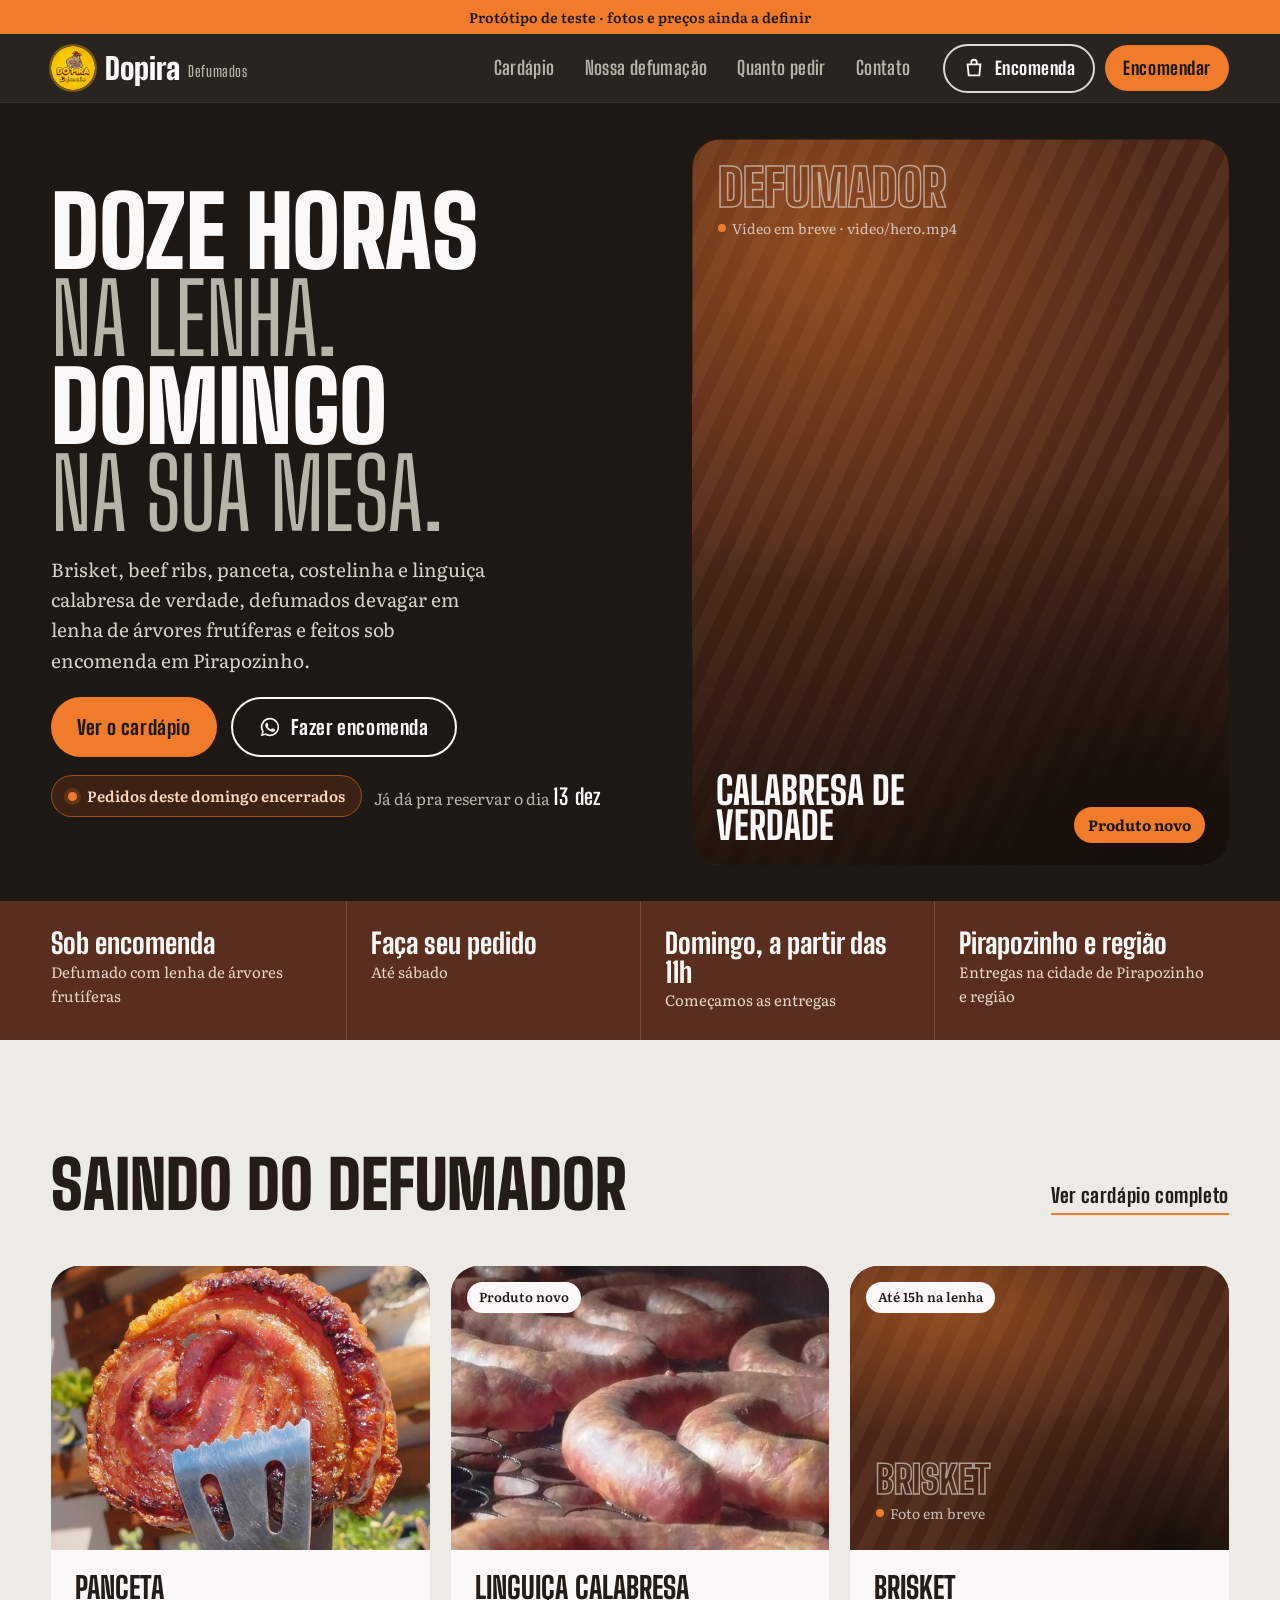
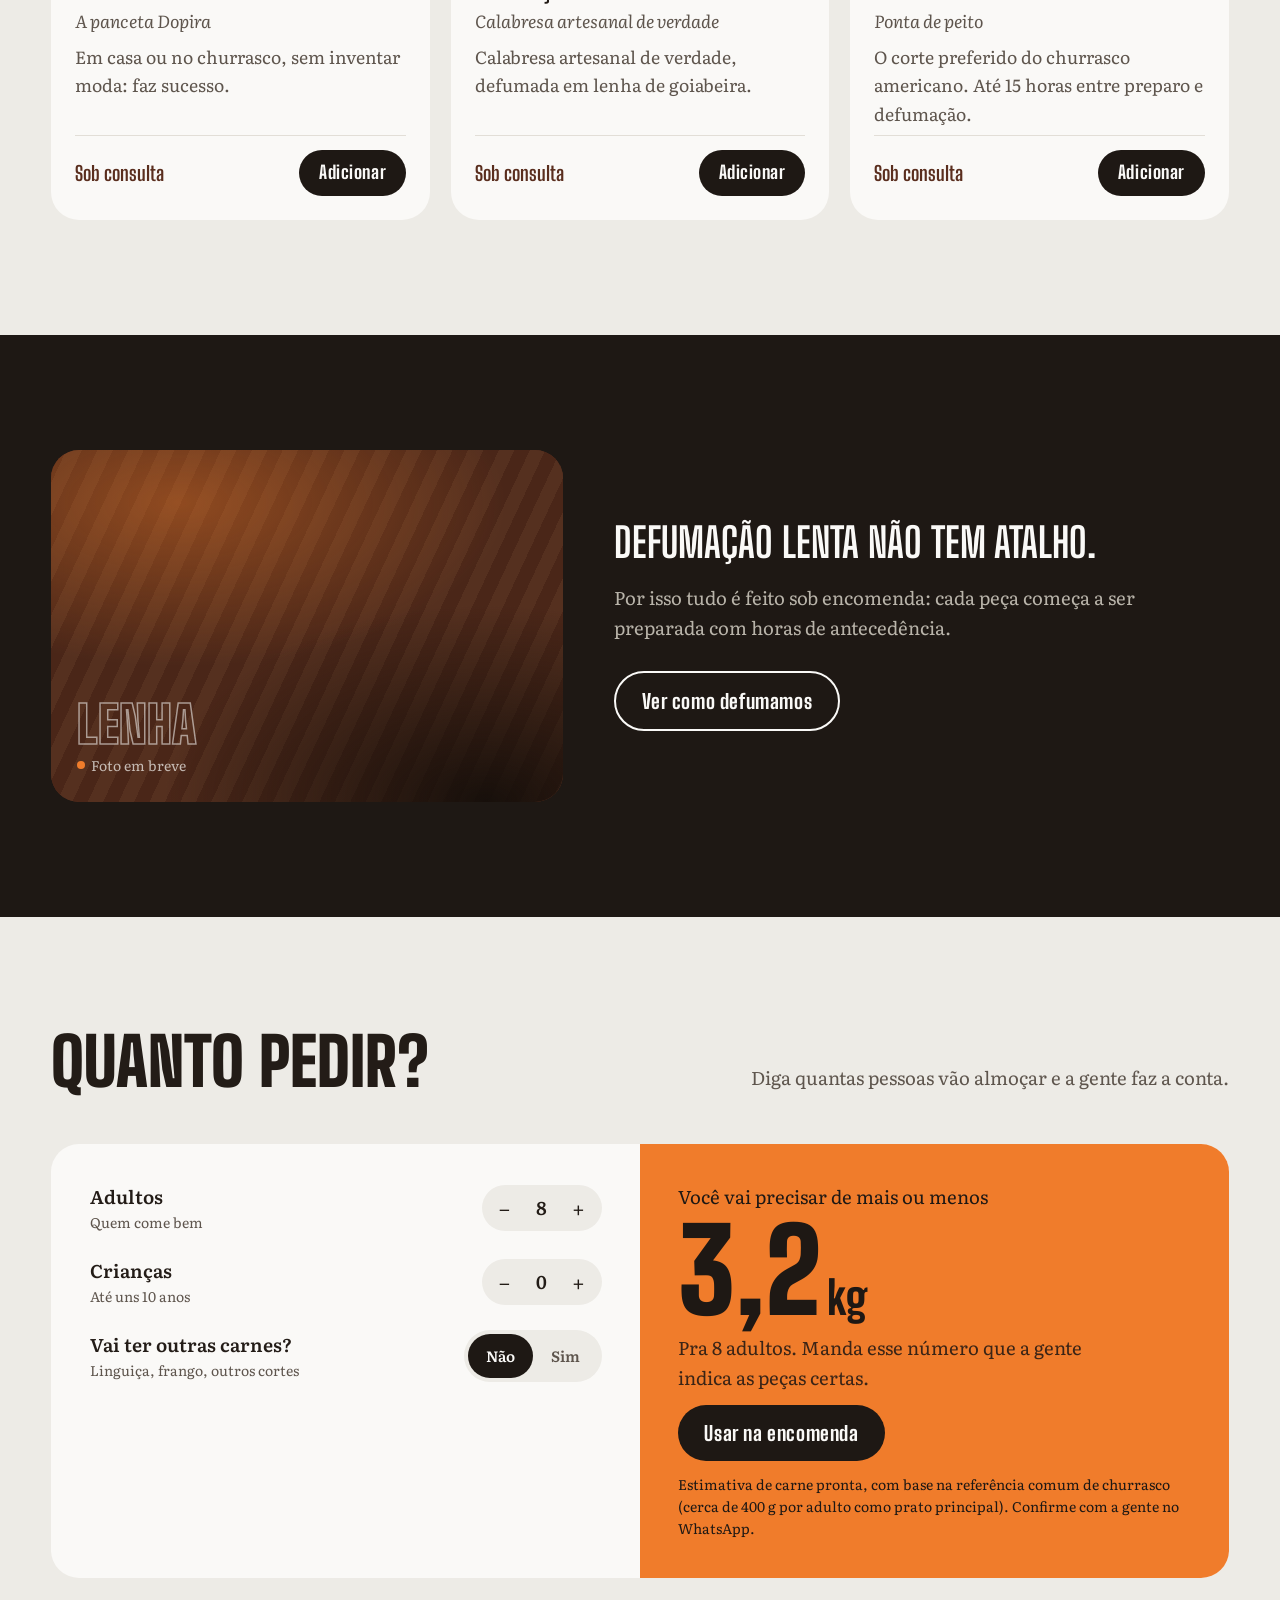
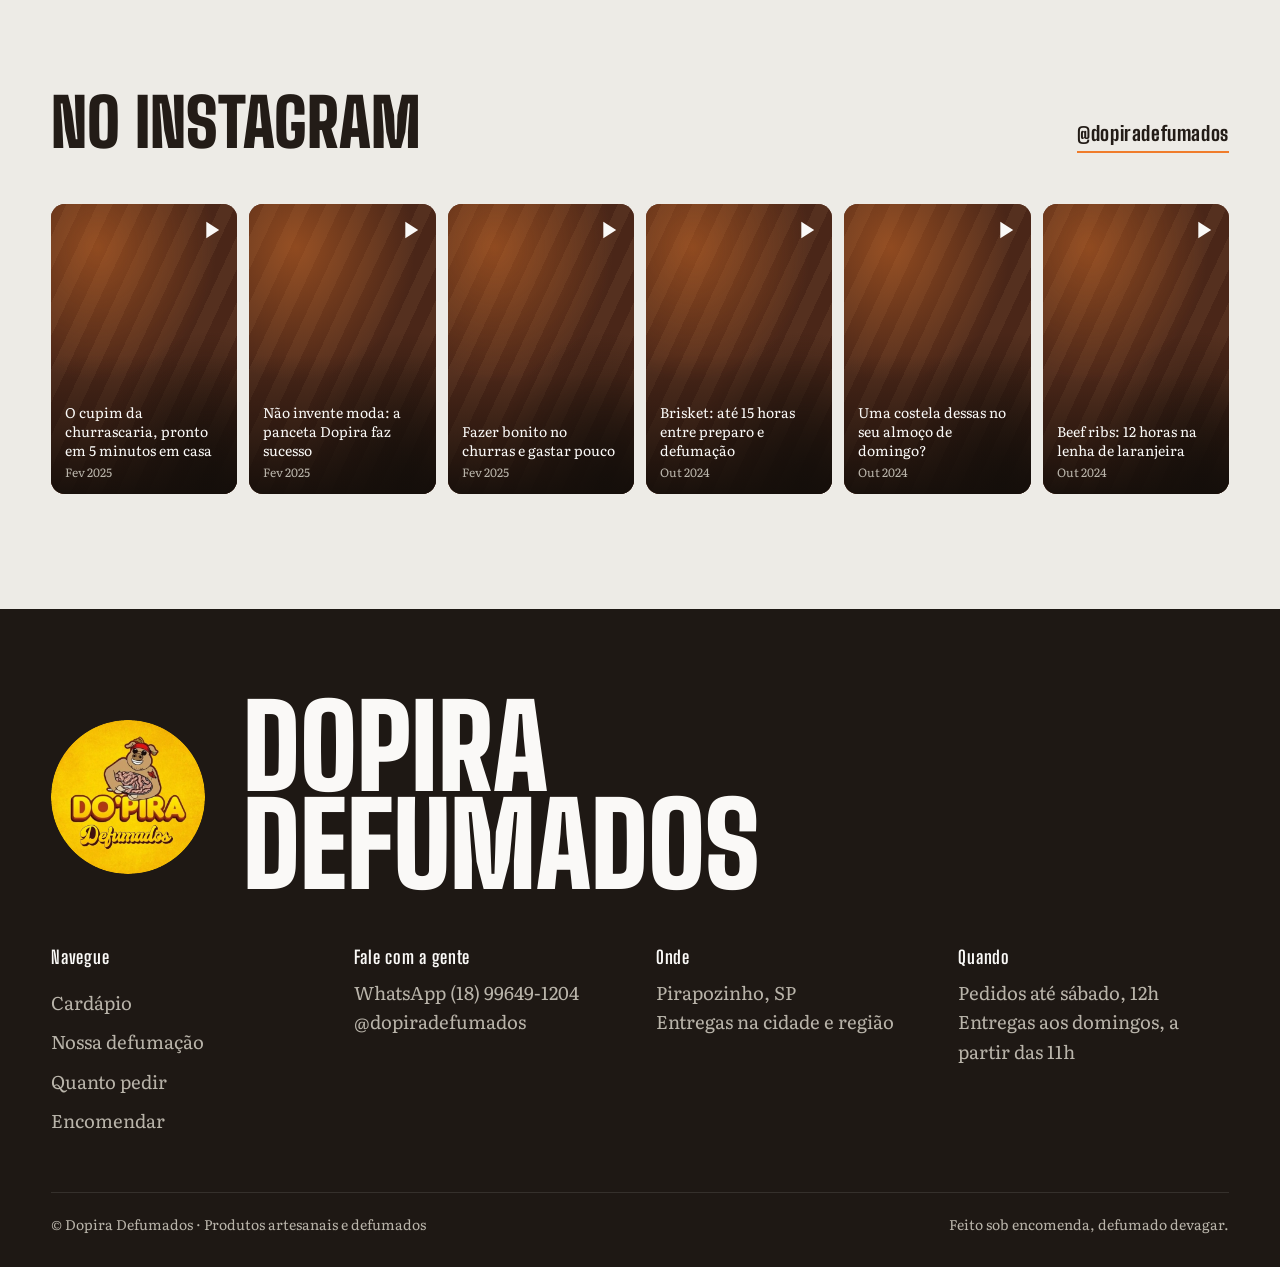
==== index.html @ f45eac39 "Publica protótipo do site da Dopira Defumados Co-Authored-By: Claude Opus 5.5 <noreply@anthropic.com" ====
<!doctype html>
<html lang="pt-BR">
<head>
<meta charset="utf-8">
<meta name="viewport" content="width=device-width, initial-scale=1, viewport-fit=cover">
<title>Dopira Defumados · Defumados artesanais em Pirapozinho</title>
<meta name="description" content="Brisket, beef ribs, panceta, costelinha e linguiça calabresa defumados em lenha de laranjeira, sob encomenda. Entrega aos domingos em Pirapozinho-SP.">
<meta name="theme-color" content="#1E1814">
<meta name="robots" content="noindex, nofollow">
<link rel="manifest" href="manifest.webmanifest">
<link rel="icon" type="image/png" sizes="32x32" href="icons/favicon-32.png">
<link rel="apple-touch-icon" href="icons/apple-touch-icon.png">
<meta name="apple-mobile-web-app-capable" content="yes">
<meta name="mobile-web-app-capable" content="yes">
<meta name="apple-mobile-web-app-status-bar-style" content="black-translucent">
<meta name="apple-mobile-web-app-title" content="Dopira">
<meta property="og:type" content="website">
<meta property="og:title" content="Dopira Defumados">
<meta property="og:description" content="Defumados artesanais em lenha de laranjeira, sob encomenda. Entrega aos domingos em Pirapozinho-SP.">
<meta property="og:image" content="img/og.jpg">
<meta property="og:locale" content="pt_BR">
<meta name="view-transition" content="same-origin">
<script type="application/ld+json">
{"@context":"https://schema.org","@type":"FoodEstablishment","name":"Dopira Defumados","description":"Produtos artesanais e defumados, sob encomenda.","telephone":"+55 18 99649-1204","address":{"@type":"PostalAddress","addressLocality":"Pirapozinho","addressRegion":"SP","addressCountry":"BR"},"servesCuisine":"Defumados / Barbecue","sameAs":["https://www.instagram.com/dopiradefumados/"]}
</script>
<style>
@font-face{font-family:"Big Shoulders Display";src:url([data-uri]) format("woff2");font-weight:100 900;font-display:swap}
@font-face{font-family:"Literata";src:url([data-uri]) format("woff2");font-weight:200 900;font-style:normal;font-display:swap}
@font-face{font-family:"Literata";src:url([data-uri]) format("woff2");font-weight:200 900;font-style:italic;font-display:swap}

:root{
  --carvao:#1E1814; --carvao-2:#2A221C; --casca:#5A2E1E; --laranjeira:#F07C2B; --laranjeira-h:#FF8F42;
  --folha:#56633F; --fumaca:#B9B4AA; --cinza:#EDEBE6; --cinza-2:#E2DED7; --papel:#FAF9F7;
  --tinta:#231C17; --tinta-2:#5E554D; --erro:#B3261E;
  --display:"Big Shoulders Display","Arial Narrow",sans-serif;
  --texto:"Literata",Georgia,serif;
  --gutter:clamp(16px,4vw,64px); --max:1440px;
  --r-s:8px; --r-m:14px; --r-l:28px;
  --topo:68px;
  --ease:cubic-bezier(.2,.7,.2,1);
}
@media (min-width:1800px){:root{--max:1640px}}
*{box-sizing:border-box;margin:0;padding:0}
html{-webkit-text-size-adjust:100%;scroll-padding-top:calc(var(--topo) + 16px)}
body{background:var(--cinza);color:var(--tinta);font-family:var(--texto);font-size:clamp(16px,.35vw + 14.6px,18.5px);line-height:1.6;overflow-x:hidden;min-height:100svh;display:flex;flex-direction:column}
body.travado{overflow:hidden}
img,video{display:block;max-width:100%}
a{color:inherit}
button,input,select,textarea{font:inherit;color:inherit}
button{cursor:pointer;border:0;background:none}
:focus-visible{outline:3px solid var(--laranjeira);outline-offset:3px;border-radius:4px}
.wrap{width:100%;max-width:var(--max);margin:0 auto;padding:0 var(--gutter)}
.sr{position:absolute;width:1px;height:1px;overflow:hidden;clip:rect(0 0 0 0);white-space:nowrap}
[hidden]{display:none!important}
.pular{position:absolute;left:16px;top:-60px;z-index:200;background:var(--laranjeira);color:var(--carvao);padding:10px 16px;border-radius:var(--r-s);font-weight:600}
.pular:focus{top:12px}

/* ---------- tipografia utilitária ---------- */
.h-mega{font-family:var(--display);font-weight:900;text-transform:uppercase;line-height:.9;letter-spacing:-.005em}
.h-sec{font-family:var(--display);font-weight:900;text-transform:uppercase;font-size:clamp(46px,5.2vw,92px);line-height:.9}
.h-card{font-family:var(--display);font-weight:800;text-transform:uppercase;line-height:1}
.lead{font-size:clamp(18px,.8vw + 12px,22px)}
.muted{color:var(--tinta-2)}

/* ---------- botões ---------- */
.btn{display:inline-flex;align-items:center;justify-content:center;gap:10px;font-family:var(--display);font-weight:800;font-size:20px;letter-spacing:.03em;text-decoration:none;border-radius:999px;padding:12px 26px;min-height:50px;transition:background .15s,color .15s,border-color .15s;white-space:nowrap}
.btn svg{width:22px;height:22px;flex:none}
.btn-1{background:var(--laranjeira);color:var(--carvao)}
.btn-1:hover{background:var(--laranjeira-h)}
.btn-2{border:2px solid currentColor}
.btn-2:hover{background:rgba(127,127,127,.12)}
.btn-escuro{background:var(--carvao);color:var(--papel)}
.btn-escuro:hover{background:var(--casca)}
.btn[aria-disabled="true"],.btn:disabled{opacity:.4;pointer-events:none}
.link-seta{display:inline-block;padding-top:12px;font-family:var(--display);font-weight:800;font-size:20px;letter-spacing:.03em;text-decoration:none;border-bottom:2px solid var(--laranjeira);padding-bottom:2px}
.link-seta:hover{color:var(--casca)}

/* ---------- faixa + topo ---------- */
.faixa{background:var(--laranjeira);color:var(--carvao);font-size:14px;text-align:center;padding:6px 16px;font-weight:600}
.topo{position:sticky;top:0;z-index:50;background:rgba(30,24,20,.94);backdrop-filter:blur(12px);-webkit-backdrop-filter:blur(12px);color:var(--papel);border-bottom:1px solid rgba(255,255,255,.08);view-transition-name:topo}
.topo .wrap{display:flex;align-items:center;gap:20px;height:var(--topo)}
.marca{font-family:var(--display);font-weight:900;font-size:30px;text-decoration:none;line-height:1;display:flex;align-items:center;gap:8px;min-height:44px}
.selo-logo{width:44px;height:44px;border-radius:50%;flex:none;margin-right:2px;box-shadow:0 0 0 2px rgba(248,197,5,.35)}
.marca small{font-weight:600;font-size:15px;color:var(--fumaca);letter-spacing:.04em;padding-top:6px}
.menu{display:flex;gap:6px;margin-left:auto;font-family:var(--display);font-weight:700;font-size:19px;letter-spacing:.02em}
.menu a{text-decoration:none;color:var(--fumaca);padding:8px 12px;border-radius:999px;position:relative;transition:color .15s}
.menu a:hover{color:var(--papel)}
.menu a[aria-current="page"]{color:var(--papel)}
.menu a[aria-current="page"]::after{content:"";position:absolute;left:12px;right:12px;bottom:2px;height:2px;background:var(--laranjeira);border-radius:2px}
.topo-acoes{display:flex;gap:10px;align-items:center}
.btn-sacola{position:relative;border:2px solid rgba(250,249,247,.85);color:var(--papel);padding:8px 18px;min-height:46px;font-size:18px}
.btn-sacola .conta{position:absolute;top:-7px;right:-7px;background:var(--laranjeira);color:var(--carvao);font-family:var(--texto);font-size:13px;font-weight:700;min-width:23px;height:23px;border-radius:12px;display:grid;place-items:center;padding:0 5px}
.btn-sacola .conta.pula{animation:pula .4s var(--ease)}
@keyframes pula{40%{transform:scale(1.35)}}
.topo .btn-1{padding:8px 18px;min-height:46px;font-size:18px}
.hamburguer{display:none;width:46px;height:46px;border-radius:50%;place-items:center}
.hamburguer span{display:block;width:22px;height:2px;background:currentColor;position:relative}
.hamburguer span::before,.hamburguer span::after{content:"";position:absolute;left:0;width:22px;height:2px;background:currentColor;transition:transform .25s var(--ease)}
.hamburguer span::before{top:-7px}.hamburguer span::after{top:7px}

/* menu celular */
.menu-cel{position:fixed;inset:0;z-index:80;background:var(--carvao);color:var(--papel);display:flex;flex-direction:column;padding:calc(var(--topo) + 24px) var(--gutter) 32px;clip-path:circle(0 at var(--cx,calc(100% - 40px)) var(--cy,34px));transition:clip-path .5s var(--ease);visibility:hidden}
.menu-cel.aberto{clip-path:circle(150% at var(--cx,calc(100% - 40px)) var(--cy,34px));visibility:visible}
.menu-cel nav{display:flex;flex-direction:column;gap:4px}
.menu-cel nav a{font-family:var(--display);font-weight:900;font-size:clamp(44px,13vw,64px);text-transform:uppercase;line-height:1.05;text-decoration:none;opacity:0;transform:translateY(16px);transition:opacity .3s,transform .4s var(--ease)}
.menu-cel.aberto nav a{opacity:1;transform:none}
.menu-cel.aberto nav a:nth-child(2){transition-delay:.04s}.menu-cel.aberto nav a:nth-child(3){transition-delay:.08s}.menu-cel.aberto nav a:nth-child(4){transition-delay:.12s}.menu-cel.aberto nav a:nth-child(5){transition-delay:.16s}
.menu-cel nav a[aria-current="page"]{color:var(--laranjeira)}
.menu-cel .rodape-menu{margin-top:auto;display:flex;flex-direction:column;gap:12px;color:var(--fumaca)}
.menu-cel .fechar-menu{position:absolute;top:calc(34px + 11px);right:var(--gutter);width:46px;height:46px;font-size:34px;line-height:1;border-radius:50%}

/* ---------- área principal + transição ---------- */
main{flex:1;display:block;view-transition-name:pagina}
main:focus{outline:none}
.entrando{animation:entra .5s var(--ease) both}
@keyframes entra{from{opacity:0;transform:translateY(18px)}}
@keyframes sai-vt{to{opacity:0;transform:translateY(-12px) scale(.995)}}
@keyframes entra-vt{from{opacity:0;transform:translateY(24px)}}
::view-transition-old(pagina){animation:sai-vt .2s ease-in both}
::view-transition-new(pagina){animation:entra-vt .5s var(--ease) .16s both}
::view-transition-old(root),::view-transition-new(root){animation:none}
::view-transition-group(foto){animation-duration:.55s;animation-timing-function:var(--ease)}
::view-transition-old(foto),::view-transition-new(foto){height:100%;object-fit:cover;overflow:clip}
/* cortina de fumaça (fallback e troca de página longa) */
.cortina{position:fixed;inset:0;z-index:90;pointer-events:none;background:var(--carvao);transform:translateY(100%)}
@media (prefers-reduced-motion:reduce){
  *,*::before,*::after{animation-duration:.001ms!important;animation-delay:0s!important;transition-duration:.001ms!important;transition-delay:0s!important}
  ::view-transition-group(*),::view-transition-old(*),::view-transition-new(*){animation:none!important}
}

/* ---------- mídia com placeholder ---------- */
.midia{position:relative;overflow:hidden;background:var(--casca);isolation:isolate}
.midia img,.midia video{position:absolute;inset:0;width:100%;height:100%;object-fit:cover;z-index:1}
.midia .ph{position:absolute;inset:0;display:flex;flex-direction:column;justify-content:flex-end;padding:clamp(16px,2vw,28px);color:rgba(250,249,247,.7);font-size:14px;
  background:
   radial-gradient(110% 80% at 25% 15%,rgba(240,124,43,.42),transparent 58%),
   radial-gradient(90% 80% at 85% 100%,rgba(20,14,10,.95),transparent 70%),
   repeating-linear-gradient(115deg,#4A2618 0 14px,#55301F 14px 28px)}
.midia .ph b{font-family:var(--display);font-weight:900;text-transform:uppercase;font-size:clamp(34px,4vw,72px);line-height:.9;color:transparent;-webkit-text-stroke:1.5px rgba(250,249,247,.55)}
.midia .ph span{margin-top:6px;display:inline-flex;align-items:center;gap:6px}
.midia .ph span::before{content:"";width:8px;height:8px;border-radius:50%;background:var(--laranjeira)}

/* ---------- prazo ---------- */
.prazo{display:flex;align-items:center;gap:12px;flex-wrap:wrap;font-size:16px;color:var(--fumaca)}
.pilula{display:inline-flex;align-items:center;gap:10px;background:rgba(86,99,63,.28);border:1px solid rgba(140,160,100,.45);color:#DDE6C8;padding:8px 16px;border-radius:999px;font-weight:600;font-size:15px}
.pilula .ponto{width:9px;height:9px;border-radius:50%;background:#A9C47A;box-shadow:0 0 0 4px rgba(169,196,122,.2)}
.pilula.fechado{background:rgba(201,86,26,.18);border-color:rgba(240,124,43,.5);color:#FFD7BC}
.pilula.fechado .ponto{background:var(--laranjeira);box-shadow:0 0 0 4px rgba(240,124,43,.2)}
.prazo strong{font-family:var(--display);font-size:22px;letter-spacing:.02em;color:var(--papel);font-variant-numeric:tabular-nums}
.claro .prazo{color:var(--tinta-2)}
.claro .prazo strong{color:var(--tinta)}
.claro .pilula{background:#E6EBDA;border-color:#C5D0AE;color:#3D4A28}
.claro .pilula.fechado{background:#FFE9DA;border-color:#F7BF97;color:#7A3410}

/* ---------- HERO (início) ---------- */
.hero{background:var(--carvao);color:var(--papel);position:relative;overflow:hidden;--hp:clamp(28px,5vh,64px)}
.hero .wrap{display:grid;grid-template-columns:minmax(0,1.1fr) minmax(0,1fr);gap:clamp(32px,4vw,80px);align-items:center;min-height:calc(100svh - var(--topo) - 34px);padding-top:var(--hp);padding-bottom:var(--hp)}
.hero h1{font-size:clamp(64px,8.4vw,160px)}
.hero h1 span{display:block}
.hero h1 .fino{font-weight:500;color:var(--fumaca)}
.hero .lead{margin-top:26px;max-width:40ch;color:#D8D3CA}
.hero .acoes{margin-top:32px;display:flex;flex-wrap:wrap;gap:14px}
.hero .prazo{margin-top:30px}
.hero .midia{height:min(calc(100svh - var(--topo) - 34px - 2*var(--hp)),900px);min-height:440px;border-radius:var(--r-l)}
.hero .midia::after{content:"";position:absolute;inset:0;z-index:2;background:linear-gradient(to top,rgba(20,14,10,.8),transparent 45%);pointer-events:none}
.hero .selo{position:absolute;left:24px;right:24px;bottom:22px;z-index:3;display:flex;justify-content:space-between;align-items:flex-end;gap:12px}
.hero .selo b{font-family:var(--display);font-weight:800;text-transform:uppercase;font-size:clamp(34px,3vw,56px);line-height:.92;max-width:12ch}
.hero .selo span.novo{align-self:flex-end;background:var(--laranjeira);color:var(--carvao);font-weight:700;border-radius:999px;padding:6px 14px;white-space:nowrap;max-width:none}
.hero .selo span{font-size:15px;color:#F4E6DA;max-width:18ch;text-align:right}
.hero .midia .ph{justify-content:flex-start}
.hero-carga h1 span{animation:linha .9s var(--ease) both}
.hero-carga h1 span:nth-child(2){animation-delay:.08s}.hero-carga h1 span:nth-child(3){animation-delay:.16s}.hero-carga h1 span:nth-child(4){animation-delay:.24s}
.hero-carga .midia{animation:revela 1.1s var(--ease) .1s both}
@keyframes linha{from{opacity:0;transform:translateY(40%)}}
@keyframes revela{from{clip-path:inset(100% 0 0 0 round var(--r-l))}to{clip-path:inset(0 0 0 0 round var(--r-l))}}
@media (min-width:1025px){.hero h1{font-size:clamp(56px,min(7.6vw,11.6vh),150px)}}
@media (max-height:920px) and (min-width:1025px){
  .hero{--hp:clamp(22px,4vh,44px)}
  .hero .lead{margin-top:16px;font-size:19px}
  .hero .acoes{margin-top:22px}
  .hero .prazo{margin-top:18px}
}

.fatos{background:var(--casca);color:var(--papel)}
.fatos ul{list-style:none;display:grid;grid-template-columns:repeat(4,minmax(0,1fr))}
.fatos li{padding:28px 24px;border-left:1px solid rgba(255,255,255,.14);display:flex;flex-direction:column;gap:2px}
.fatos li:first-child{border-left:0;padding-left:0}
.fatos b{font-family:var(--display);font-weight:800;font-size:clamp(26px,2.2vw,40px);line-height:1}
.fatos span{color:#E9D6C9;font-size:15px}

/* ---------- seções ---------- */
.secao{padding:clamp(72px,9vw,140px) 0}
.escuro{background:var(--carvao);color:var(--papel)}
.escuro .muted{color:var(--fumaca)}
.cabeca{display:flex;align-items:flex-end;justify-content:space-between;gap:24px 40px;flex-wrap:wrap;margin-bottom:clamp(32px,4vw,56px)}
.cabeca p{max-width:46ch}

/* cabeçalho de página interna */
.pag-topo{background:var(--carvao);color:var(--papel);padding:clamp(48px,7vw,104px) 0 clamp(40px,5vw,72px);position:relative;overflow:hidden}
.pag-topo h1{font-size:clamp(64px,9vw,168px)}
.pag-topo p{margin-top:18px;max-width:52ch;color:#D8D3CA}
.migalha{display:flex;gap:8px;font-size:15px;color:var(--fumaca);margin-bottom:18px;flex-wrap:wrap}
.migalha a{text-decoration:none;display:inline-block;padding:10px 0;margin:-10px 0}
.migalha a:hover{color:var(--papel)}

/* ---------- cards de produto ---------- */
.grade{display:grid;grid-template-columns:repeat(3,minmax(0,1fr));gap:clamp(16px,1.6vw,28px)}
.card{background:var(--papel);border-radius:var(--r-l);overflow:hidden;display:flex;flex-direction:column;position:relative;transition:transform .3s var(--ease),box-shadow .3s}
.card:hover{transform:translateY(-4px);box-shadow:0 18px 40px -22px rgba(30,24,20,.45)}
.card .midia{aspect-ratio:4/3}
.card .midia .ph b{font-size:clamp(36px,3vw,54px)}
.card .tag{position:absolute;top:16px;left:16px;z-index:3;background:var(--papel);color:var(--tinta);font-size:13px;font-weight:600;padding:5px 12px;border-radius:999px}
.card .corpo{padding:22px 24px 24px;display:flex;flex-direction:column;gap:8px;flex:1}
.card h3{font-size:clamp(30px,2.1vw,38px)}
.card h3 a{text-decoration:none}
.card h3 a::after{content:"";position:absolute;inset:0;z-index:4}
.card .sub{font-style:italic;color:var(--tinta-2);font-size:.95em;margin-top:-4px}
.card .desc{color:var(--tinta-2);font-size:.95em}
.card .rodape{margin-top:auto;padding-top:14px;display:flex;align-items:center;justify-content:space-between;gap:12px;border-top:1px solid var(--cinza-2);position:relative;z-index:5}
.preco{font-family:var(--display);font-weight:700;font-size:20px;color:var(--casca)}

/* seletor de quantidade */
.qtd{display:inline-flex;align-items:center;border-radius:999px;background:var(--cinza);height:46px}
.qtd button{width:46px;height:46px;border-radius:50%;font-size:22px;line-height:1;display:grid;place-items:center}
.qtd button:hover{background:rgba(0,0,0,.07)}
.qtd output{min-width:28px;text-align:center;font-weight:600;font-variant-numeric:tabular-nums}
.escuro .qtd{background:rgba(255,255,255,.1)}
.escuro .qtd button:hover{background:rgba(255,255,255,.12)}
.add{background:var(--carvao);color:var(--papel);font-family:var(--display);font-weight:800;font-size:18px;letter-spacing:.03em;border-radius:999px;padding:0 20px;height:46px;display:inline-flex;align-items:center;gap:8px}
.add:hover{background:var(--casca)}

/* filtros */
.filtros{display:flex;gap:10px;flex-wrap:wrap;margin-bottom:32px}
.chip{border:1.5px solid #CFC9BF;border-radius:999px;padding:9px 18px;min-height:44px;font-size:15px;font-weight:600;color:var(--tinta-2);transition:all .15s}
.chip:hover{border-color:var(--tinta)}
.chip[aria-pressed="true"]{background:var(--carvao);border-color:var(--carvao);color:var(--papel)}
.grade .card{animation:entra .45s var(--ease) both}

/* ---------- página de produto ---------- */
.produto{display:grid;grid-template-columns:minmax(0,1.15fr) minmax(0,1fr);gap:clamp(28px,4vw,80px);align-items:start;padding-top:clamp(28px,4vw,56px);padding-bottom:clamp(64px,8vw,120px)}
.galeria{position:sticky;top:calc(var(--topo) + 24px);display:flex;flex-direction:column;gap:12px}
.produto .midia{aspect-ratio:4/4.2;border-radius:var(--r-l)}
.miniaturas{display:flex;gap:10px}
.mini-foto{width:84px;height:84px;border-radius:12px;overflow:hidden;padding:0;border:2px solid transparent;opacity:.7;transition:opacity .15s,border-color .15s}
.mini-foto img{width:100%;height:100%;object-fit:cover}
.mini-foto:hover{opacity:1}
.mini-foto[aria-pressed="true"]{border-color:var(--laranjeira);opacity:1}
.produto .midia .ph b{font-size:clamp(56px,7vw,128px)}
.produto .info{padding-top:clamp(0px,1vw,16px)}
.produto h1{font-size:clamp(64px,7vw,128px)}
.produto .sub{font-style:italic;color:var(--tinta-2);font-size:1.15em;margin-top:6px}
.produto .desc{margin-top:22px;max-width:52ch}
.destaques{list-style:none;margin-top:26px;display:flex;flex-direction:column;gap:10px}
.destaques li{display:flex;flex-direction:column;gap:2px;padding:14px 18px 14px 20px;background:var(--carvao);color:var(--papel);border-radius:var(--r-m);border-left:5px solid var(--laranjeira)}
.destaques b{font-family:var(--display);font-weight:800;font-size:22px;text-transform:uppercase;line-height:1.1;color:#F8C505}
.destaques span{font-size:15px;color:#DDD7CD}
.ficha{list-style:none;margin-top:32px;display:grid;grid-template-columns:repeat(2,minmax(0,1fr));gap:2px;border-radius:var(--r-m);overflow:hidden}
.ficha li{background:var(--papel);padding:18px 20px;display:flex;flex-direction:column;gap:2px}
.ficha li span{font-size:14px;color:var(--tinta-2)}
.ficha li b{font-family:var(--display);font-weight:800;font-size:24px;line-height:1.1;text-transform:uppercase}
.comprar{margin-top:32px;display:flex;flex-wrap:wrap;gap:14px;align-items:center;padding:20px;background:var(--papel);border-radius:var(--r-m)}
.comprar .preco{font-size:24px;margin-right:auto}
.comprar .add{height:50px;font-size:20px;padding:0 26px}
.comprar .qtd{height:50px}
.dica{margin-top:20px;font-size:15px;color:var(--tinta-2)}
.vizinhos{display:flex;justify-content:space-between;gap:16px;margin-top:40px;padding-top:24px;border-top:1px solid #D6D1C8}
.vizinhos a{text-decoration:none;display:flex;flex-direction:column;gap:2px;font-size:14px;color:var(--tinta-2)}
.vizinhos a b{font-family:var(--display);font-weight:800;font-size:24px;color:var(--tinta);text-transform:uppercase}
.vizinhos a:last-child{text-align:right}
.vizinhos a:hover b{color:var(--casca)}

/* ---------- processo ---------- */
.linha-tempo{list-style:none;display:grid;grid-template-columns:repeat(4,minmax(0,1fr));position:relative}
.linha-tempo::before{content:"";position:absolute;left:0;right:0;top:27px;height:2px;background:linear-gradient(90deg,var(--laranjeira),rgba(240,124,43,.15))}
.linha-tempo li{position:relative;padding-right:28px}
.linha-tempo .hora{position:relative;z-index:1;display:inline-flex;align-items:center;justify-content:center;height:56px;padding:0 20px;border-radius:999px;background:var(--carvao);border:2px solid var(--laranjeira);font-family:var(--display);font-weight:800;font-size:24px;color:var(--laranjeira)}
.linha-tempo h3{margin-top:24px;font-size:30px}
.linha-tempo p{margin-top:10px;color:#CFC9BF;max-width:30ch}
.lenha{display:grid;grid-template-columns:minmax(0,1fr) minmax(0,1.2fr);gap:clamp(28px,4vw,72px);align-items:center}
.lenha .midia{aspect-ratio:16/11;border-radius:var(--r-l)}
.lenha blockquote{font-family:var(--display);font-weight:700;font-size:clamp(34px,3.2vw,58px);line-height:1.02;text-transform:uppercase}
.lenha blockquote + p{margin-top:20px;max-width:48ch}

/* ---------- calculadora ---------- */
.calc{display:grid;grid-template-columns:minmax(0,1fr) minmax(0,1fr);gap:0;border-radius:var(--r-l);overflow:hidden;background:var(--papel)}
.calc .entradas{padding:clamp(24px,3vw,48px);display:flex;flex-direction:column;gap:22px}
.calc .linha{display:flex;align-items:center;justify-content:space-between;gap:16px;flex-wrap:wrap}
.calc .linha label,.calc .linha .rot{font-weight:600}
.calc .linha small{display:block;font-weight:400;color:var(--tinta-2);font-size:14px}
.troca{display:inline-flex;background:var(--cinza);border-radius:999px;padding:4px}
.troca button{padding:8px 18px;border-radius:999px;font-weight:600;font-size:15px;min-height:44px;color:var(--tinta-2)}
.troca button[aria-pressed="true"]{background:var(--carvao);color:var(--papel)}
.calc .saida{background:var(--laranjeira);color:var(--carvao);padding:clamp(24px,3vw,48px);display:flex;flex-direction:column;gap:12px}
.calc .saida .num{font-family:var(--display);font-weight:900;font-size:clamp(80px,9vw,150px);line-height:.85;font-variant-numeric:tabular-nums}
.calc .saida .num small{font-size:.4em;font-weight:800;margin-left:6px}
.calc .saida p{max-width:40ch;color:#3A2416}
.calc .saida .nota{font-size:14px;margin-top:auto}
.calc .saida .btn{align-self:flex-start}

/* ---------- instagram ---------- */
.insta{display:grid;grid-template-columns:repeat(6,minmax(0,1fr));gap:12px}
.insta a{position:relative;text-decoration:none;border-radius:var(--r-m);overflow:hidden;aspect-ratio:9/14;display:block;color:var(--papel)}
.insta .midia{position:absolute;inset:0}
.insta .midia .ph b,.insta .midia .ph span{display:none}
.insta .legenda{position:absolute;inset:auto 0 0 0;z-index:3;padding:14px;font-size:14px;line-height:1.35;background:linear-gradient(to top,rgba(20,14,10,.92),transparent);padding-top:48px}
.insta .data{display:block;font-size:12px;color:var(--fumaca);margin-top:4px}
.insta a:hover .legenda{color:#FFD7BC}
.insta .play{position:absolute;top:12px;right:12px;z-index:3;width:28px;height:28px}

/* ---------- passos (como pedir) ---------- */
.passos{list-style:none;display:grid;grid-template-columns:repeat(3,minmax(0,1fr));gap:clamp(16px,1.6vw,28px)}
.passo{background:var(--papel);border-radius:var(--r-l);padding:clamp(24px,2.4vw,40px);display:flex;flex-direction:column;gap:12px}
.passo .n{font-family:var(--display);font-weight:900;font-size:64px;line-height:.8;color:var(--laranjeira)}
.passo h3{font-size:30px}
.passo p{color:var(--tinta-2)}

/* ---------- faq ---------- */
.faq{max-width:920px}
.faq details{border-top:1px solid #D6D1C8}
.faq details:last-child{border-bottom:1px solid #D6D1C8}
.faq summary{list-style:none;cursor:pointer;display:flex;justify-content:space-between;align-items:center;gap:20px;padding:22px 0;font-family:var(--display);font-weight:800;font-size:clamp(24px,1.8vw,30px);text-transform:uppercase;line-height:1.1}
.faq summary::-webkit-details-marker{display:none}
.faq summary::after{content:"+";font-size:34px;color:var(--laranjeira);transition:transform .25s var(--ease);flex:none}
.faq details[open] summary::after{transform:rotate(45deg)}
.faq details p{padding:0 0 24px;color:var(--tinta-2);max-width:62ch}
.faq details[open] p{animation:entra .35s var(--ease)}

/* ---------- encomenda (checkout) ---------- */
.checkout{display:grid;grid-template-columns:minmax(0,1.5fr) minmax(320px,1fr);gap:clamp(24px,3vw,56px);align-items:start;padding-top:clamp(32px,4vw,56px);padding-bottom:clamp(64px,8vw,120px)}
.etapas{list-style:none;display:flex;gap:8px;margin-bottom:28px;counter-reset:e}
.etapas li{flex:1;display:flex;flex-direction:column;gap:8px;font-size:14px;color:var(--tinta-2);font-weight:600}
.etapas li::before{content:"";height:4px;border-radius:4px;background:var(--cinza-2);transition:background .3s}
.etapas li[data-estado="feito"]::before,.etapas li[data-estado="atual"]::before{background:var(--laranjeira)}
.etapas li[data-estado="atual"]{color:var(--tinta)}
.painel{background:var(--papel);border-radius:var(--r-l);padding:clamp(22px,3vw,44px)}
.painel h2{font-family:var(--display);font-weight:900;text-transform:uppercase;font-size:clamp(36px,3vw,52px);line-height:.95;margin-bottom:6px}
.painel > p.muted{margin-bottom:24px}
.painel .nav-etapa{display:flex;justify-content:space-between;gap:12px;margin-top:32px;flex-wrap:wrap}
.etapa{animation:entra .4s var(--ease)}
.lista-itens{list-style:none;display:flex;flex-direction:column;gap:10px}
.lista-itens li{display:flex;align-items:center;gap:16px;padding:12px;background:var(--cinza);border-radius:var(--r-m)}
.lista-itens .mini{width:64px;height:64px;border-radius:10px;flex:none}
.lista-itens .mini .ph{padding:0}
.lista-itens .mini .ph b,.lista-itens .mini .ph span{display:none}
.lista-itens .nome{flex:1;min-width:0}
.lista-itens .nome b{display:block;font-family:var(--display);font-weight:800;font-size:22px;text-transform:uppercase;line-height:1}
.lista-itens .nome small{color:var(--tinta-2)}
.lista-itens .qtd{background:var(--papel)}
.remover{width:44px;height:44px;border-radius:50%;color:var(--tinta-2);font-size:20px;display:grid;place-items:center}
.remover:hover{background:var(--cinza-2);color:var(--erro)}
.vazio{padding:32px;border:1.5px dashed #CFC9BF;border-radius:var(--r-m);text-align:center;color:var(--tinta-2);display:flex;flex-direction:column;align-items:center;gap:16px}
.domingos{display:grid;grid-template-columns:repeat(4,minmax(0,1fr));gap:10px}
.dom{border:1.5px solid #D6D1C8;border-radius:var(--r-m);padding:14px 10px;text-align:center;display:flex;flex-direction:column;gap:2px;background:#fff;min-height:44px}
.dom b{font-family:var(--display);font-weight:900;font-size:34px;line-height:1}
.dom span{font-size:13px;color:var(--tinta-2)}
.dom:hover:not(:disabled){border-color:var(--tinta)}
.dom[aria-checked="true"]{border-color:var(--laranjeira);background:#FFF3EA;box-shadow:0 0 0 2px var(--laranjeira) inset}
.dom:disabled{opacity:.45;cursor:not-allowed;text-decoration:line-through}
.campos{display:grid;gap:18px}
.campo{display:flex;flex-direction:column;gap:6px}
.campo label,.campo .rot{font-weight:600;font-size:15px}
.campo input,.campo textarea,.campo select{font-size:16px;padding:12px 14px;border:1.5px solid #D6D1C8;border-radius:var(--r-s);background:#fff;width:100%}
.campo input:focus,.campo textarea:focus,.campo select:focus{outline:none;border-color:var(--laranjeira);box-shadow:0 0 0 3px rgba(240,124,43,.2)}
.campo .erro{color:var(--erro);font-size:14px}
.campo[data-invalido] input{border-color:var(--erro)}
.dois{display:grid;grid-template-columns:1fr 1fr;gap:18px}
.opcoes{display:grid;grid-template-columns:1fr 1fr;gap:10px}
.opcao{display:flex;align-items:flex-start;gap:12px;padding:16px;border:1.5px solid #D6D1C8;border-radius:var(--r-m);cursor:pointer;background:#fff}
.opcao input{accent-color:var(--laranjeira);width:18px;height:18px;margin-top:4px;flex:none}
.opcao b{display:block;font-family:var(--display);font-weight:800;font-size:22px;text-transform:uppercase;line-height:1.1}
.opcao small{color:var(--tinta-2);font-size:14px}
.opcao:has(input:checked){border-color:var(--laranjeira);background:#FFF3EA}
.resumo{position:sticky;top:calc(var(--topo) + 24px);background:var(--carvao);color:var(--papel);border-radius:var(--r-l);padding:clamp(22px,2.4vw,36px);display:flex;flex-direction:column;gap:16px}
.resumo h2{font-family:var(--display);font-weight:900;font-size:34px;text-transform:uppercase;line-height:1}
.resumo ul{list-style:none;display:flex;flex-direction:column;gap:8px}
.resumo li{display:flex;justify-content:space-between;gap:12px;font-size:16px}
.resumo li b{font-family:var(--display);font-weight:800;font-size:20px;color:var(--laranjeira)}
.resumo dl{display:grid;grid-template-columns:auto 1fr;gap:6px 14px;font-size:15px;padding-top:14px;border-top:1px solid rgba(255,255,255,.12)}
.resumo dt{color:var(--fumaca)}
.resumo .preview{background:rgba(255,255,255,.06);border-radius:var(--r-m);padding:14px;font-size:14px;white-space:pre-wrap;color:#DDD7CD;max-height:220px;overflow:auto}
.resumo .prazo{font-size:15px}
.resumo .muted,.claro .resumo .muted{color:var(--fumaca)}
.claro .resumo .prazo{color:var(--fumaca)}
.claro .resumo .prazo strong{color:var(--papel)}
.claro .resumo .pilula{background:rgba(86,99,63,.28);border-color:rgba(140,160,100,.45);color:#DDE6C8}
.claro .resumo .pilula.fechado{background:rgba(201,86,26,.18);border-color:rgba(240,124,43,.5);color:#FFD7BC}

/* ---------- contato ---------- */
.contato{display:grid;grid-template-columns:minmax(0,1fr) minmax(0,1fr);gap:clamp(24px,3vw,56px);align-items:start}
.canais{list-style:none;display:flex;flex-direction:column;gap:12px}
.canal{display:flex;align-items:center;gap:18px;background:var(--papel);border-radius:var(--r-m);padding:20px 22px;text-decoration:none;transition:background .15s}
.canal:hover{background:#fff}
.canal .ic{width:52px;height:52px;border-radius:50%;background:var(--carvao);color:var(--papel);display:grid;place-items:center;flex:none}
.canal .ic svg{width:24px;height:24px}
.canal b{display:block;font-family:var(--display);font-weight:800;font-size:26px;line-height:1.05}
.canal span{color:var(--tinta-2);font-size:15px}

/* ---------- rodapé ---------- */
.rodape-site{background:var(--carvao);color:var(--fumaca);padding:clamp(64px,7vw,110px) 0 32px;view-transition-name:rodape}
.rodape-site .grande{font-family:var(--display);font-weight:900;color:var(--papel);font-size:clamp(56px,9vw,180px);line-height:.85;text-transform:uppercase}
.rodape-marca{display:flex;align-items:center;gap:clamp(20px,3vw,48px);flex-wrap:wrap}
.rodape-marca img{width:clamp(110px,12vw,180px);height:auto;border-radius:50%}
.rodape-site .colunas{margin-top:48px;display:grid;grid-template-columns:repeat(4,minmax(0,1fr));gap:32px}
.rodape-site h4{font-family:var(--display);font-weight:700;font-size:18px;color:var(--papel);letter-spacing:.04em;margin-bottom:6px}
.rodape-site a{text-decoration:none;display:inline-block;padding:11px 0;margin:-11px 0}
.rodape-site a:hover{color:var(--papel)}
.rodape-site nav{display:flex;flex-direction:column;gap:10px}
.rodape-site .fim{margin-top:56px;padding-top:20px;border-top:1px solid rgba(255,255,255,.1);font-size:14px;display:flex;justify-content:space-between;gap:16px;flex-wrap:wrap}

/* ---------- gaveta + barra + toast ---------- */
.veu{position:fixed;inset:0;background:rgba(15,10,7,.55);z-index:60;opacity:0;pointer-events:none;transition:opacity .25s}
.veu.aberto{opacity:1;pointer-events:auto}
.gaveta{position:fixed;top:0;right:0;bottom:0;width:min(440px,100%);background:var(--papel);z-index:70;transform:translateX(100%);visibility:hidden;transition:transform .35s var(--ease),visibility 0s .35s;display:flex;flex-direction:column}
.gaveta.aberta{transform:none;visibility:visible;transition:transform .35s var(--ease)}
.gaveta header{display:flex;align-items:center;justify-content:space-between;padding:18px 24px;border-bottom:1px solid var(--cinza-2)}
.gaveta header h2{font-family:var(--display);font-weight:900;font-size:32px;text-transform:uppercase;line-height:1}
.x{width:46px;height:46px;border-radius:50%;font-size:28px;display:grid;place-items:center}
.x:hover{background:var(--cinza)}
.gaveta .miolo{flex:1;overflow-y:auto;padding:20px 24px}
.gaveta footer{padding:16px 24px 24px;border-top:1px solid var(--cinza-2);display:flex;flex-direction:column;gap:10px}
.gaveta footer .btn{width:100%}

.barra-cel{display:none}
.toast span{overflow:hidden;text-overflow:ellipsis;white-space:nowrap;min-width:0}
.toast{position:fixed;left:50%;bottom:24px;z-index:95;transform:translate(-50%,140%);background:var(--carvao);color:var(--papel);padding:12px 14px 12px 20px;border-radius:999px;display:flex;align-items:center;gap:16px;box-shadow:0 12px 30px rgba(0,0,0,.3);transition:transform .35s var(--ease);font-size:15px;max-width:calc(100% - 32px)}
.toast{visibility:hidden}
.toast.mostra{transform:translate(-50%,0);visibility:visible}
.toast a{font-family:var(--display);font-weight:800;color:var(--laranjeira);text-decoration:none;font-size:18px;padding:6px 10px;white-space:nowrap}

/* ======================================================
   RESPONSIVO
   ====================================================== */
@media (max-width:1180px){
  .menu{display:none}
  .hamburguer{display:grid}
  .topo .wrap{gap:12px}
  .topo-acoes{margin-left:auto}
  .insta{grid-template-columns:repeat(3,minmax(0,1fr))}
}
@media (max-width:1024px){
  .hero .wrap{grid-template-columns:1fr;min-height:0}
  .hero .midia{height:auto;min-height:0;aspect-ratio:16/11}
  .fatos ul{grid-template-columns:repeat(2,minmax(0,1fr))}
  .fatos li:nth-child(3){border-left:0;padding-left:0}
  .grade{grid-template-columns:repeat(2,minmax(0,1fr))}
  .produto{grid-template-columns:1fr}
  .galeria{position:relative;top:0}
  .produto .midia{aspect-ratio:16/11}
  .linha-tempo{grid-template-columns:repeat(2,minmax(0,1fr));gap:48px 0}
  .linha-tempo::before{display:none}
  .lenha,.calc,.contato{grid-template-columns:1fr}
  .passos{grid-template-columns:1fr 1fr}
  .passos li:last-child{grid-column:1 / -1}
  .checkout{grid-template-columns:1fr}
  .resumo{position:relative;top:0}
  .rodape-site .colunas{grid-template-columns:1fr 1fr}
}
@media (max-width:640px){
  :root{--topo:60px}
  .marca{font-size:26px}
  .marca small{display:none}
  .topo .btn-1,.btn-sacola .txt{display:none}
  .btn-sacola{padding:0;width:46px;justify-content:center}
  .hero .wrap{padding-top:28px;padding-bottom:36px;gap:28px}
  .hero h1{font-size:clamp(52px,16vw,76px)}
  .hero .acoes .btn{flex:1 1 100%}
  .hero .midia{aspect-ratio:4/4.4;border-radius:var(--r-m)}
  .hero-carga .midia{animation-name:revela-m}
  @keyframes revela-m{from{clip-path:inset(100% 0 0 0 round var(--r-m))}to{clip-path:inset(0 0 0 0 round var(--r-m))}}
  .fatos li{padding:18px 14px}
  .fatos li:nth-child(odd){padding-left:0;border-left:0}
  .grade{grid-template-columns:1fr;gap:16px}
  .card,.passo{border-radius:var(--r-m)}
  .linha-tempo{grid-template-columns:1fr;gap:32px}
  .linha-tempo li{padding-right:0;padding-left:24px;border-left:2px solid rgba(240,124,43,.4)}
  .linha-tempo h3{margin-top:14px}
  .passos{grid-template-columns:1fr}
  .passo .n{font-size:52px}
  .insta{grid-template-columns:repeat(2,minmax(0,1fr))}
  .insta li:nth-child(n+5){display:none}
  .ficha{grid-template-columns:1fr 1fr}
  .ficha li b{font-size:20px}
  .comprar .preco{flex:1 1 100%}
  .comprar .add{flex:1}
  .domingos{grid-template-columns:repeat(2,minmax(0,1fr))}
  .dois,.opcoes{grid-template-columns:1fr}
  .lista-itens li{flex-wrap:wrap}
  .lista-itens .nome{flex:1 1 calc(100% - 80px)}
  .lista-itens .qtd{margin-left:80px}
  .painel .nav-etapa .btn{flex:1 1 100%}
  .rodape-site .colunas{grid-template-columns:1fr}
  .calc .saida .btn{align-self:stretch}
  .barra-cel{display:flex;position:fixed;left:12px;right:12px;bottom:calc(12px + env(safe-area-inset-bottom));z-index:55;background:var(--carvao);color:var(--papel);border-radius:999px;padding:8px 8px 8px 22px;align-items:center;justify-content:space-between;gap:12px;box-shadow:0 14px 34px rgba(0,0,0,.35);transform:translateY(160%);transition:transform .35s var(--ease)}
  .barra-cel{visibility:hidden}
  .barra-cel.mostra{transform:none;visibility:visible}
  .barra-cel span{font-size:15px}
  .barra-cel .btn{min-height:46px;padding:8px 20px;font-size:18px}
  body.tem-barra .rodape-site{padding-bottom:110px}
  .toast{bottom:calc(84px + env(safe-area-inset-bottom))}
}
</style>
</head>
<body>
<a class="pular" href="#/" onclick="event.preventDefault();document.getElementById('conteudo').focus()">Pular para o conteúdo</a>
<div class="faixa" role="note">Protótipo de teste · fotos e preços ainda a definir</div>

<header class="topo">
  <div class="wrap">
    <a class="marca" href="#/" aria-label="Dopira Defumados, página inicial"><img class="selo-logo" src="img/logo.png" alt="" width="44" height="44">Dopira <small>Defumados</small></a>
    <nav class="menu" aria-label="Principal">
      <a href="#/cardapio" data-nav="cardapio">Cardápio</a>
      <a href="#/defumacao" data-nav="defumacao">Nossa defumação</a>
      <a href="#/quanto-pedir" data-nav="quanto-pedir">Quanto pedir</a>
      <a href="#/contato" data-nav="contato">Contato</a>
    </nav>
    <div class="topo-acoes">
      <button class="btn btn-sacola" id="abrirGaveta" aria-controls="gaveta" aria-expanded="false">
        <svg viewBox="0 0 24 24" fill="none" stroke="currentColor" stroke-width="2" aria-hidden="true"><path d="M5 8h14l-1.2 12H6.2L5 8Z"/><path d="M9 8V6a3 3 0 0 1 6 0v2"/></svg>
        <span class="txt">Encomenda</span>
        <span class="conta" id="conta" hidden>0</span>
        <span class="sr" id="contaSr"></span>
      </button>
      <a class="btn btn-1" href="#/encomendar">Encomendar</a>
      <button class="hamburguer" id="abrirMenu" aria-controls="menuCel" aria-expanded="false" aria-label="Abrir menu"><span></span></button>
    </div>
  </div>
</header>

<div class="menu-cel" id="menuCel" role="dialog" aria-modal="true" aria-label="Menu" aria-hidden="true">
  <button class="fechar-menu" id="fecharMenu" aria-label="Fechar menu">×</button>
  <nav aria-label="Menu">
    <a href="#/" data-nav="inicio">Início</a>
    <a href="#/cardapio" data-nav="cardapio">Cardápio</a>
    <a href="#/defumacao" data-nav="defumacao">Nossa defumação</a>
    <a href="#/quanto-pedir" data-nav="quanto-pedir">Quanto pedir</a>
    <a href="#/contato" data-nav="contato">Contato</a>
  </nav>
  <div class="rodape-menu">
    <a class="btn btn-1" href="#/encomendar">Fazer encomenda</a>
    <span>Pedidos até sábado, 12h · Entregas no domingo</span>
  </div>
</div>

<main id="conteudo" tabindex="-1"></main>

<footer class="rodape-site">
  <div class="wrap">
    <div class="rodape-marca"><img src="img/logo.png" alt="Logo da Dopira Defumados" width="180" height="180" loading="lazy"><p class="grande">Dopira<br>Defumados</p></div>
    <div class="colunas">
      <nav aria-label="Rodapé"><h4>Navegue</h4><a href="#/cardapio">Cardápio</a><a href="#/defumacao">Nossa defumação</a><a href="#/quanto-pedir">Quanto pedir</a><a href="#/encomendar">Encomendar</a></nav>
      <div><h4>Fale com a gente</h4><a href="https://wa.me/5518996491204" target="_blank" rel="noopener">WhatsApp (18) 99649-1204</a><br><a href="https://www.instagram.com/dopiradefumados/" target="_blank" rel="noopener">@dopiradefumados</a></div>
      <div><h4>Onde</h4>Pirapozinho, SP<br>Entregas na cidade e região</div>
      <div><h4>Quando</h4>Pedidos até sábado, 12h<br>Entregas aos domingos, a partir das 11h</div>
    </div>
    <div class="fim"><span>© Dopira Defumados · Produtos artesanais e defumados</span><span>Feito sob encomenda, defumado devagar.</span></div>
  </div>
</footer>

<!-- gaveta -->
<div class="veu" id="veu"></div>
<aside class="gaveta" id="gaveta" role="dialog" aria-modal="true" aria-labelledby="t-gaveta" aria-hidden="true" inert>
  <header><h2 id="t-gaveta">Sua encomenda</h2><button class="x" id="fecharGaveta" aria-label="Fechar">×</button></header>
  <div class="miolo" id="gavetaMiolo"></div>
  <footer>
    <a class="btn btn-1" href="#/encomendar" id="gavetaIr">Continuar encomenda</a>
    <span class="muted" style="font-size:14px;text-align:center">Você revisa tudo antes de mandar pelo WhatsApp.</span>
  </footer>
</aside>

<div class="barra-cel" id="barraCel" aria-hidden="true">
  <span id="barraTxt">1 item na encomenda</span>
  <a class="btn btn-1" href="#/encomendar" tabindex="-1">Encomendar</a>
</div>

<div class="toast" id="toast" role="status" aria-live="polite"><span id="toastTxt"></span><a href="#/encomendar">Ver</a></div>

<script>
(() => {
'use strict';
const ZAP = '5518996491204';
const IG = 'https://www.instagram.com/dopiradefumados/';
const $ = (s, el = document) => el.querySelector(s);
const $$ = (s, el = document) => [...el.querySelectorAll(s)];
const esc = s => String(s).replace(/[&<>"']/g, c => ({'&':'&amp;','<':'&lt;','>':'&gt;','"':'&quot;',"'":'&#39;'}[c]));
const reduz = matchMedia('(prefers-reduced-motion: reduce)');

/* ================= DADOS ================= */
const PRODUTOS = [
  { id:'brisket', nome:'Brisket', sub:'Ponta de peito', tag:'Até 15h na lenha', cats:['almoco'],
    curta:'O corte preferido do churrasco americano. Até 15 horas entre preparo e defumação.',
    longa:'O brisket é o corte preferido do churrasco americano: sabor intenso e uma maciez difícil de descrever. Entre o preparo e a defumação na lenha de laranjeira são até 15 horas até ele sair com a casca escura por fora e suculento por dentro.',
    ficha:[['Na lenha','até 15h'],['Lenha','Laranjeira'],['Pedidos até','Sábado, 12h'],['Ideal para','Almoço de domingo']],
    dica:'Por ser um corte bem trabalhoso, aceitamos pedidos de brisket até sábado ao meio-dia.',
    combina:['panceta','cupim'] },
  { id:'beef-ribs', nome:'Beef ribs', sub:'Costela bovina defumada desossada', tag:'12h na lenha', cats:['almoco'],
    curta:'Costela bovina desossada, 12 horas na lenha de laranjeira.',
    longa:'É a costela bovina defumada e desossada, feita em lenha de árvore frutífera: no nosso caso, laranjeira. São 12 horas de defumação. Nesse processo os líquidos saem da carne e voltam pra dentro, levando o tempero junto, o que garante maciez e suculência.',
    ficha:[['Na lenha','12 horas'],['Lenha','Laranjeira'],['Corte','Desossada'],['Entrega','Domingo, 11h']],
    dica:'Feita só sob encomenda. Reserve a sua até sábado ao meio-dia.',
    combina:['brisket','panceta'] },
  { id:'cupim', nome:'Cupim', sub:'Aquele da churrascaria, em casa', tag:'Pronto em 5 min', cats:['rapido'],
    curta:'Já vem defumado. Em casa, fica pronto em 5 minutos.',
    longa:'Sabe aquele cupim que você só come na churrascaria? Agora dá pra saborear em casa. Ele já vem defumado e o melhor de tudo: fica pronto em cinco minutos.',
    ficha:[['Em casa','5 minutos'],['Chega','Já defumado'],['Ideal para','Dia a dia'],['Lenha','Laranjeira']],
    dica:'Ótimo pra ter no freezer e resolver um almoço rápido.',
    combina:['panceta','kit'] },
  { id:'panceta', nome:'Panceta', sub:'A panceta Dopira', tag:'', cats:['churrasco','rapido'], fotos:['img/panceta.jpg','img/panceta-2.jpg'],
    curta:'Em casa ou no churrasco, sem inventar moda: faz sucesso.',
    longa:'Não seja como o Lobo Mau, não invente moda: em casa ou no churrasco, a panceta Dopira faz sucesso. Defumada na lenha de laranjeira, pronta pra virar o destaque da mesa.',
    ficha:[['Serve em','Casa ou churras'],['Lenha','Laranjeira'],['Ideal para','Petisco'],['Pedido','Sob encomenda']],
    dica:'Combina com qualquer churrasco: é só levar pra grelha e servir.',
    combina:['cupim','kit'] },
  { id:'costela', nome:'Costela', sub:'Pro almoço de domingo', tag:'Almoço de domingo', cats:['almoco'],
    curta:'A costela dos nossos vídeos, pra servir a família toda no domingo.',
    longa:'A costela que aparece nos nossos vídeos, defumada devagar pra servir a família inteira no almoço de domingo. Peça pelo WhatsApp e reserve a sua.',
    ficha:[['Ideal para','Família'],['Lenha','Laranjeira'],['Entrega','Domingo, 11h'],['Pedido','Sob encomenda']],
    dica:'Confirme o tamanho da peça com a gente pelo WhatsApp.',
    combina:['brisket','panceta'] },
  { id:'linguica', nome:'Linguiça calabresa', sub:'Calabresa artesanal de verdade', tag:'Produto novo', cats:['churrasco','rapido'], fotos:['img/linguica.jpg','img/linguica-arte.jpg'],
    curta:'Calabresa artesanal de verdade, defumada em lenha de goiabeira.',
    longa:'Calabresa artesanal é outro nível. Feita com cortes selecionados de carne suína e defumada em lenha de goiabeira, sem conservantes artificiais: só ingredientes naturais e temperos na medida certa. Textura suculenta e aquele sabor inconfundível que só a artesanal tem.',
    destaques:[['Carne de qualidade','Cortes selecionados de carne suína, com mais sabor e melhor textura.'],['Defumada em lenha de goiabeira','Processo artesanal que garante aroma e sabor únicos.'],['Sem conservantes artificiais','Apenas ingredientes naturais e temperos selecionados.'],['Sabor de verdade','Temperos na medida certa e textura suculenta.']],
    ficha:[['Carne','Suína selecionada'],['Lenha','Goiabeira'],['Conservantes','Sem artificiais'],['Pedido','Sob encomenda']],
    dica:'Confirme com a gente pelo WhatsApp como ela é vendida (peça ou kg).',
    combina:['panceta','costelinha'] },
  { id:'costelinha', nome:'Costelinha defumada', sub:'Defumada na lenha de laranjeira', tag:'', cats:['almoco','churrasco'],
    curta:'Costelinha defumada devagar na lenha de laranjeira.',
    longa:'Costelinha defumada devagar na lenha de laranjeira, com o mesmo cuidado dos nossos cortes grandes. Peça pelo WhatsApp e reserve a sua pro fim de semana.',
    ficha:[['Lenha','Laranjeira'],['Ideal para','Almoço ou churras'],['Entrega','Domingo, 11h'],['Pedido','Sob encomenda']],
    dica:'Confirme o tamanho e a forma de venda com a gente pelo WhatsApp.',
    combina:['linguica','panceta'] },
  { id:'kit', nome:'Kit churrasco', sub:'Fazer bonito gastando pouco', tag:'', cats:['churrasco'], fotos:['img/kit.jpg'],
    curta:'Uma seleção de defumados pro churras do fim de semana.',
    longa:'Quer fazer bonito no churrasco do fim de semana e ainda gastar pouco? O kit reúne uma seleção dos nossos defumados. Pergunte as opções da semana.',
    ficha:[['Ideal para','Churrasco'],['Conteúdo','Varia na semana'],['Lenha','Laranjeira'],['Pedido','Sob encomenda']],
    dica:'O conteúdo do kit muda conforme a semana. A gente te conta as opções no WhatsApp.',
    combina:['panceta','cupim'] },
];
const P = Object.fromEntries(PRODUTOS.map(p => [p.id, p]));
const foto = p => (p.fotos && p.fotos[0]) || `img/${p.id}.jpg`;
const tem = (o, k) => typeof k === 'string' && Object.prototype.hasOwnProperty.call(o, k);
const CATS = [['todos','Todos'],['almoco','Almoço de domingo'],['rapido','Pronto rapidinho'],['churrasco','Pro churrasco']];
const POSTS = [
  { url:'https://www.instagram.com/dopiradefumados/reel/DGV6xWzRiAD/', txt:'O cupim da churrascaria, pronto em 5 minutos em casa', data:'Fev 2025', ph:'Cupim' },
  { url:'https://www.instagram.com/dopiradefumados/reel/DF-dfl6R6Y7/', txt:'Não invente moda: a panceta Dopira faz sucesso', data:'Fev 2025', ph:'Panceta' },
  { url:'https://www.instagram.com/dopiradefumados/reel/DF0Vy-hxrzF/', txt:'Fazer bonito no churras e gastar pouco', data:'Fev 2025', ph:'Churras' },
  { url:'https://www.instagram.com/dopiradefumados/reel/DBOkPM8OSk7/', txt:'Brisket: até 15 horas entre preparo e defumação', data:'Out 2024', ph:'Brisket' },
  { url:'https://www.instagram.com/dopiradefumados/reel/DBHMRDKuFHY/', txt:'Uma costela dessas no seu almoço de domingo?', data:'Out 2024', ph:'Costela' },
  { url:'https://www.instagram.com/dopiradefumados/reel/DA8fSpYOjVc/', txt:'Beef ribs: 12 horas na lenha de laranjeira', data:'Out 2024', ph:'Beef ribs' },
];

/* ================= ESTADO (salvo no navegador) ================= */
const LS = 'dopira-encomenda-v2';
let E = { itens:{}, domingo:null, modo:'Entrega', endereco:'', referencia:'', nome:'', telefone:'', obs:'', etapa:1 };
try { const s = JSON.parse(localStorage.getItem(LS) || 'null'); if (s && typeof s === 'object') E = { ...E, ...s }; } catch (e) {}
if (!E.itens || typeof E.itens !== 'object') E.itens = {};
Object.keys(E.itens).forEach(k => { if (!tem(P, k) || !(E.itens[k] > 0)) delete E.itens[k]; });
if (![1,2,3].includes(E.etapa)) E.etapa = 1;
const salvar = () => { try { localStorage.setItem(LS, JSON.stringify(E)); } catch (e) {} };
const totalItens = () => Object.values(E.itens).reduce((a, b) => a + b, 0);

/* ================= DATAS / PRAZO ================= */
const DIAS = ['dom','seg','ter','qua','qui','sex','sáb'];
const MESES = ['jan','fev','mar','abr','mai','jun','jul','ago','set','out','nov','dez'];
function proximosDomingos(n = 4){
  const agora = new Date(); const d = new Date(agora); d.setHours(12,0,0,0);
  d.setDate(d.getDate() + ((7 - d.getDay()) % 7));
  const out = [];
  for (let i = 0; i < n; i++){
    const dom = new Date(d); dom.setDate(d.getDate() + 7*i);
    const limite = new Date(dom); limite.setDate(dom.getDate() - 1); limite.setHours(12,0,0,0);
    out.push({ iso: dom.toISOString().slice(0,10), dia: dom.getDate(), mes: MESES[dom.getMonth()], fechado: agora >= limite, limite });
  }
  return out;
}
function fmtDur(ms){
  const m = Math.max(0, Math.floor(ms/60000)), d = Math.floor(m/1440), h = Math.floor((m%1440)/60), mi = m%60;
  if (d > 0) return `${d}d ${h}h`;
  if (h > 0) return `${h}h ${String(mi).padStart(2,'0')}min`;
  return `${mi}min`;
}
function fmtDomingo(iso){ const [y,m,d] = iso.split('-').map(Number); return `domingo, ${String(d).padStart(2,'0')}/${String(m).padStart(2,'0')}`; }
function prazoHTML(){
  const ds = proximosDomingos(2); const aberto = ds.find(x => !x.fechado);
  const deste = !ds[0].fechado;
  return `<div class="prazo" data-prazo>
    <span class="pilula ${deste ? '' : 'fechado'}"><span class="ponto"></span>${deste ? 'Pedidos abertos para domingo' : 'Pedidos deste domingo encerrados'}</span>
    <span>${deste ? `Fecham em <strong>${fmtDur(aberto.limite - new Date())}</strong>` : `Já dá pra reservar o dia <strong>${aberto.dia} ${aberto.mes}</strong>`}</span>
  </div>`;
}
setInterval(() => $$('[data-prazo]').forEach(el => { el.outerHTML = prazoHTML(); }), 30000);

/* ================= COMPONENTES ================= */
const ICON_ZAP = '<svg viewBox="0 0 24 24" fill="currentColor" aria-hidden="true"><path d="M12 2a10 10 0 0 0-8.6 15.1L2 22l5-1.3A10 10 0 1 0 12 2Zm0 18.2a8.2 8.2 0 0 1-4.2-1.2l-.3-.2-3 .8.8-2.9-.2-.3A8.2 8.2 0 1 1 12 20.2Zm4.5-6.1c-.2-.1-1.5-.7-1.7-.8-.2-.1-.4-.1-.6.1l-.8 1c-.1.2-.3.2-.5.1a6.7 6.7 0 0 1-3.3-2.9c-.3-.4.2-.4.7-1.4.1-.2 0-.3 0-.5l-.8-1.8c-.2-.5-.4-.4-.6-.4h-.5a1 1 0 0 0-.7.3 3 3 0 0 0-.9 2.2 5.2 5.2 0 0 0 1.1 2.7 11.8 11.8 0 0 0 4.5 4c1.7.7 2.3.8 3.2.6a2.7 2.7 0 0 0 1.8-1.2 2.2 2.2 0 0 0 .1-1.3c0-.1-.2-.2-.4-.3Z"/></svg>';
const ICON_IG = '<svg viewBox="0 0 24 24" fill="none" stroke="currentColor" stroke-width="2" aria-hidden="true"><rect x="3" y="3" width="18" height="18" rx="5"/><circle cx="12" cy="12" r="4"/><circle cx="17.5" cy="6.5" r="1" fill="currentColor"/></svg>';
const ICON_PIN = '<svg viewBox="0 0 24 24" fill="none" stroke="currentColor" stroke-width="2" aria-hidden="true"><path d="M12 22s7-6.2 7-12a7 7 0 1 0-14 0c0 5.8 7 12 7 12Z"/><circle cx="12" cy="10" r="2.5"/></svg>';
const ICON_PLAY = '<svg class="play" viewBox="0 0 24 24" fill="currentColor" aria-hidden="true"><path d="M8 5v14l11-7z"/></svg>';

function midia(src, rotulo, extra = '', vt = ''){
  return `<div class="midia ${extra}" ${vt ? `data-vt="${vt}"` : ''}>
    <div class="ph" aria-hidden="true"><b>${esc(rotulo)}</b><span>Foto em breve</span></div>
    ${src ? `<img src="${src}" alt="" loading="lazy" decoding="async" onerror="this.remove()">` : ''}
  </div>`;
}
function qtdCtrl(id, q, rotulo){
  return `<div class="qtd" role="group" aria-label="Quantidade de ${esc(rotulo)}"><button type="button" data-acao="menos" data-id="${id}" aria-label="Diminuir">−</button><output aria-live="polite">${q}</output><button type="button" data-acao="mais" data-id="${id}" aria-label="Aumentar">+</button></div>`;
}
function ctrlCompra(id){
  const q = E.itens[id] || 0;
  return q ? qtdCtrl(id, q, P[id].nome) : `<button class="add" type="button" data-acao="add" data-id="${id}">Adicionar</button>`;
}
function card(p){
  return `<article class="card" data-cats="${p.cats.join(' ')}">
    ${p.tag ? `<span class="tag">${esc(p.tag)}</span>` : ''}
    ${midia(foto(p), p.nome, '', p.id)}
    <div class="corpo">
      <h3 class="h-card"><a href="#/produto/${p.id}">${esc(p.nome)}</a></h3>
      <p class="sub">${esc(p.sub)}</p>
      <p class="desc">${esc(p.curta)}</p>
      <div class="rodape"><span class="preco">Sob consulta</span><span data-ctrl="${p.id}">${ctrlCompra(p.id)}</span></div>
    </div>
  </article>`;
}

/* ================= PÁGINAS ================= */
const PAG = {};

PAG.inicio = () => ({ titulo:"Dopira Defumados · Defumados artesanais em Pirapozinho", html:`
  <section class="hero hero-carga" aria-labelledby="t-hero">
    <div class="wrap">
      <div>
        <h1 class="h-mega" id="t-hero"><span>Doze horas</span><span class="fino">na lenha.</span><span>Domingo</span><span class="fino">na sua mesa.</span></h1>
        <p class="lead">Brisket, beef ribs, panceta, costelinha e linguiça calabresa de verdade, defumados devagar em lenha de árvores frutíferas e feitos sob encomenda em Pirapozinho.</p>
        <div class="acoes"><a class="btn btn-1" href="#/cardapio">Ver o cardápio</a><a class="btn btn-2" href="#/encomendar">${ICON_ZAP} Fazer encomenda</a></div>
        ${prazoHTML()}
      </div>
      <figure class="midia" aria-label="Vídeo da linguiça calabresa no defumador">
        <div class="ph" aria-hidden="true"><b>Defumador</b><span>Vídeo em breve · video/hero.mp4</span></div>
        <video autoplay muted loop playsinline preload="metadata" poster="img/hero.jpg" onerror="this.remove()"><source src="video/hero.mp4" type="video/mp4" onerror="this.parentElement.remove()"></video>
        <figcaption class="selo"><b>Calabresa de verdade</b><span class="novo">Produto novo</span></figcaption>
      </figure>
    </div>
  </section>
  <div class="fatos"><div class="wrap"><ul>
    <li><b>Sob encomenda</b><span>Defumado com lenha de árvores frutíferas</span></li>
    <li><b>Faça seu pedido</b><span>Até sábado</span></li>
    <li><b>Domingo, a partir das 11h</b><span>Começamos as entregas</span></li>
    <li><b>Pirapozinho e região</b><span>Entregas na cidade de Pirapozinho e região</span></li>
  </ul></div></div>

  <section class="secao" aria-labelledby="t-destaques">
    <div class="wrap">
      <div class="cabeca"><h2 class="h-sec" id="t-destaques">Saindo do defumador</h2><a class="link-seta" href="#/cardapio">Ver cardápio completo</a></div>
      <div class="grade">${['panceta','linguica','brisket'].map(id => card(P[id])).join('')}</div>
    </div>
  </section>

  <section class="secao escuro" aria-labelledby="t-proc">
    <div class="wrap">
      <div class="lenha">
        ${midia('img/defumador.jpg','Lenha')}
        <div>
          <h2 class="sr" id="t-proc">Nossa defumação</h2>
          <blockquote>Defumação lenta não tem atalho.</blockquote>
          <p class="muted">Por isso tudo é feito sob encomenda: cada peça começa a ser preparada com horas de antecedência.</p>
          <p style="margin-top:28px"><a class="btn btn-2" href="#/defumacao">Ver como defumamos</a></p>
        </div>
      </div>
    </div>
  </section>

  <section class="secao" aria-labelledby="t-calc-home">
    <div class="wrap">
      <div class="cabeca"><h2 class="h-sec" id="t-calc-home">Quanto pedir?</h2><p class="muted">Diga quantas pessoas vão almoçar e a gente faz a conta.</p></div>
      ${calcHTML()}
    </div>
  </section>

  <section class="secao" style="padding-top:0" aria-labelledby="t-insta">
    <div class="wrap">
      <div class="cabeca"><h2 class="h-sec" id="t-insta">No Instagram</h2><a class="link-seta" href="${IG}" target="_blank" rel="noopener">@dopiradefumados</a></div>
      <ul class="insta" style="list-style:none">${POSTS.map(p => `<li><a href="${p.url}" target="_blank" rel="noopener">${midia('', p.ph)}${ICON_PLAY}<span class="legenda">${esc(p.txt)}<span class="data">${p.data}</span></span></a></li>`).join('')}</ul>
    </div>
  </section>`, depois: ligarCalc });

PAG.cardapio = (q) => {
  const cat = CATS.some(c => c[0] === q.cat) ? q.cat : 'todos';
  return { titulo:"Cardápio · Dopira Defumados", html:`
  <section class="pag-topo"><div class="wrap">
    <nav class="migalha" aria-label="Você está em"><a href="#/">Início</a><span aria-hidden="true">/</span><span>Cardápio</span></nav>
    <h1 class="h-mega">Cardápio</h1>
    <p class="lead">Tudo defumado em lenha de laranjeira e feito sob encomenda. Escolha as peças, a gente confirma valor e horário no WhatsApp.</p>
  </div></section>
  <section class="secao" style="padding-top:clamp(32px,4vw,56px)"><div class="wrap">
    <div class="filtros" role="group" aria-label="Filtrar cardápio">${CATS.map(([k,n]) => `<button class="chip" type="button" data-cat="${k}" aria-pressed="${k===cat}">${n}</button>`).join('')}</div>
    <div class="grade" id="gradeCardapio">${PRODUTOS.filter(p => cat==='todos' || p.cats.includes(cat)).map(card).join('')}</div>
  </div></section>`, depois: () => {
    $$('.chip').forEach(b => b.addEventListener('click', () => {
      const k = b.dataset.cat;
      $$('.chip').forEach(c => c.setAttribute('aria-pressed', c === b));
      const g = $('#gradeCardapio');
      const troca = () => { g.innerHTML = PRODUTOS.filter(p => k==='todos' || p.cats.includes(k)).map(card).join(''); };
      history.replaceState(null, '', k === 'todos' ? '#/cardapio' : `#/cardapio?cat=${k}`);
      if (document.startViewTransition && !reduz.matches) document.startViewTransition(troca).ready.catch(() => {}); else troca();
    }));
  }};
};

PAG.produto = (q, id) => {
  if (!tem(P, id)) return PAG.naoAchou(); const p = P[id];
  const i = PRODUTOS.indexOf(p), ant = PRODUTOS[(i - 1 + PRODUTOS.length) % PRODUTOS.length], prox = PRODUTOS[(i + 1) % PRODUTOS.length];
  return { titulo:`${p.nome} · Dopira Defumados`, claro:true, html:`
  <div class="wrap produto claro">
    <div class="galeria">
      ${midia(foto(p), p.nome, '', p.id)}
      ${(p.fotos || []).length > 1 ? `<div class="miniaturas" role="group" aria-label="Fotos de ${esc(p.nome)}">${p.fotos.map((f, i) => `<button type="button" class="mini-foto" data-foto="${f}" aria-pressed="${i === 0}" aria-label="Foto ${i + 1}"><img src="${f}" alt=""></button>`).join('')}</div>` : ''}
    </div>
    <div class="info">
      <nav class="migalha" aria-label="Você está em" style="color:var(--tinta-2)"><a href="#/">Início</a><span aria-hidden="true">/</span><a href="#/cardapio">Cardápio</a><span aria-hidden="true">/</span><span>${esc(p.nome)}</span></nav>
      <h1 class="h-mega">${esc(p.nome)}</h1>
      <p class="sub">${esc(p.sub)}</p>
      <p class="desc">${esc(p.longa)}</p>
      ${p.destaques ? `<ul class="destaques">${p.destaques.map(([t, d]) => `<li><b>${esc(t)}</b><span>${esc(d)}</span></li>`).join('')}</ul>` : ''}
      <ul class="ficha">${p.ficha.map(([k,v]) => `<li><span>${k}</span><b>${v}</b></li>`).join('')}</ul>
      <div class="comprar"><span class="preco">Preço sob consulta</span><span data-ctrl="${p.id}">${ctrlCompra(p.id)}</span>
        <a class="btn btn-escuro" href="#/encomendar">Encomendar</a></div>
      <p class="dica">${esc(p.dica)}</p>
      ${prazoHTML()}
      <div class="vizinhos">
        <a href="#/produto/${ant.id}">Anterior<b>${esc(ant.nome)}</b></a>
        <a href="#/produto/${prox.id}">Próximo<b>${esc(prox.nome)}</b></a>
      </div>
    </div>
  </div>
  <section class="secao" style="padding-top:0"><div class="wrap">
    <div class="cabeca"><h2 class="h-sec">Combina com</h2></div>
    <div class="grade">${p.combina.map(c => card(P[c])).join('')}</div>
  </div></section>`};
};

PAG.defumacao = () => ({ titulo:"Nossa defumação · Dopira Defumados", html:`
  <section class="pag-topo"><div class="wrap">
    <nav class="migalha" aria-label="Você está em"><a href="#/">Início</a><span aria-hidden="true">/</span><span>Nossa defumação</span></nav>
    <h1 class="h-mega">Fogo baixo,<br>muitas horas</h1>
    <p class="lead">Defumação lenta não tem atalho. Por isso tudo aqui é feito sob encomenda, peça por peça.</p>
  </div></section>
  <section class="secao escuro" style="padding-top:clamp(40px,5vw,72px)"><div class="wrap">
    <ol class="linha-tempo">
      <li><span class="hora">Sábado</span><h3 class="h-card">Tempero</h3><p>A peça recebe o tempero e descansa pra ele penetrar na carne.</p></li>
      <li><span class="hora">12 horas</span><h3 class="h-card">Lenha de laranjeira</h3><p>Fogo baixo e fumaça de árvore frutífera, que deixa um aroma mais suave.</p></li>
      <li><span class="hora">Descanso</span><h3 class="h-card">Os sucos voltam</h3><p>Os líquidos saem e voltam pra dentro da carne, levando o tempero junto.</p></li>
      <li><span class="hora">Dom. 11h</span><h3 class="h-card">Entrega</h3><p>Sai pra sua mesa a tempo do almoço de domingo.</p></li>
    </ol>
  </div></section>
  <section class="secao"><div class="wrap">
    <div class="lenha">
      ${midia('img/defumador.jpg','Defumador')}
      <div>
        <blockquote>Lenha de árvore frutífera queima limpa e não amarga.</blockquote>
        <p class="muted">É o que dá a cor escura da casca e o anel rosado por dentro da peça.</p>
      </div>
    </div>
  </div></section>
  <section class="secao" style="padding-top:0"><div class="wrap">
    <div class="cabeca"><h2 class="h-sec">Como pedir</h2></div>
    <ol class="passos">
      <li class="passo"><span class="n">1</span><h3 class="h-card">Escolha as peças</h3><p>Monte a encomenda pelo cardápio. Na dúvida da quantidade, use a calculadora.</p></li>
      <li class="passo"><span class="n">2</span><h3 class="h-card">Peça até sábado, 12h</h3><p>É o prazo pra dar tempo de temperar e defumar. Brisket tem fila, então quanto antes, melhor.</p></li>
      <li class="passo"><span class="n">3</span><h3 class="h-card">Receba no domingo</h3><p>Entregamos a partir das 11h. Valor e horário são confirmados pelo WhatsApp.</p></li>
    </ol>
    <p style="margin-top:36px"><a class="btn btn-1" href="#/encomendar">Começar minha encomenda</a></p>
  </div></section>`});

function calcHTML(){
  return `<div class="calc" data-calc>
    <div class="entradas">
      <div class="linha"><span class="rot" id="r-ad">Adultos<small>Quem come bem</small></span><span data-calc-ctrl="adultos"></span></div>
      <div class="linha"><span class="rot" id="r-cr">Crianças<small>Até uns 10 anos</small></span><span data-calc-ctrl="criancas"></span></div>
      <div class="linha"><span class="rot">Vai ter outras carnes?<small>Linguiça, frango, outros cortes</small></span>
        <div class="troca" role="group" aria-label="Vai ter outras carnes?"><button type="button" data-outras="nao" aria-pressed="true">Não</button><button type="button" data-outras="sim" aria-pressed="false">Sim</button></div></div>
    </div>
    <div class="saida" aria-live="polite">
      <span>Você vai precisar de mais ou menos</span>
      <span class="num"><span data-calc-kg>3,2</span><small>kg</small></span>
      <p data-calc-txt></p>
      <a class="btn btn-escuro" href="#/encomendar" data-calc-usar>Usar na encomenda</a>
      <span class="nota">Estimativa de carne pronta, com base na referência comum de churrasco (cerca de 400 g por adulto como prato principal). Confirme com a gente no WhatsApp.</span>
    </div>
  </div>`;
}
const CALC = { adultos:8, criancas:0, outras:false };
function ligarCalc(){
  $$('[data-calc]').forEach(box => {
    const pinta = () => {
      $$('[data-calc-ctrl]', box).forEach(s => {
        const k = s.dataset.calcCtrl;
        s.innerHTML = `<div class="qtd" role="group" aria-label="${k === 'adultos' ? 'Adultos' : 'Crianças'}"><button type="button" data-k="${k}" data-d="-1" aria-label="Diminuir">−</button><output>${CALC[k]}</output><button type="button" data-k="${k}" data-d="1" aria-label="Aumentar">+</button></div>`;
      });
      const g = CALC.outras ? 250 : 400;
      const kg = (CALC.adultos * g + CALC.criancas * g / 2) / 1000;
      $('[data-calc-kg]', box).textContent = kg.toLocaleString('pt-BR', { minimumFractionDigits:1, maximumFractionDigits:1 });
      $('[data-calc-txt]', box).textContent = `Pra ${CALC.adultos} ${CALC.adultos === 1 ? 'adulto' : 'adultos'}${CALC.criancas ? ` e ${CALC.criancas} ${CALC.criancas === 1 ? 'criança' : 'crianças'}` : ''}${CALC.outras ? ', com outras carnes na mesa' : ''}. Manda esse número que a gente indica as peças certas.`;
      $$('[data-outras]', box).forEach(b => b.setAttribute('aria-pressed', (b.dataset.outras === 'sim') === CALC.outras));
    };
    box.addEventListener('click', e => {
      const b = e.target.closest('button'); if (!b) return;
      if (b.dataset.k){ const k = b.dataset.k; CALC[k] = Math.max(k === 'adultos' ? 1 : 0, Math.min(200, CALC[k] + Number(b.dataset.d))); pinta(); $(`[data-k="${k}"][data-d="${b.dataset.d}"]`, box)?.focus(); }
      if (b.dataset.outras){ CALC.outras = b.dataset.outras === 'sim'; pinta(); }
    });
    $('[data-calc-usar]', box).addEventListener('click', () => {
      const pl = (n, s, p) => `${n} ${n === 1 ? s : p}`;
      const txt = `Almoço pra ${pl(CALC.adultos,'adulto','adultos')}${CALC.criancas ? ` e ${pl(CALC.criancas,'criança','crianças')}` : ''}${CALC.outras ? ' (vai ter outras carnes)' : ''}. Me indiquem as peças?`;
      const resto = (E.obs || '').split('\n').filter(l => l.trim() && !l.startsWith('Almoço pra ')).join('\n');
      E.obs = resto ? `${txt}\n${resto}` : txt;
      salvar();
    });
    pinta();
  });
}

PAG['quanto-pedir'] = () => ({ titulo:"Quanto pedir · Dopira Defumados", html:`
  <section class="pag-topo"><div class="wrap">
    <nav class="migalha" aria-label="Você está em"><a href="#/">Início</a><span aria-hidden="true">/</span><span>Quanto pedir</span></nav>
    <h1 class="h-mega">Quanto pedir</h1>
    <p class="lead">Nem faltar nem sobrar. Coloque quantas pessoas vão almoçar e veja uma estimativa.</p>
  </div></section>
  <section class="secao" style="padding-top:clamp(32px,4vw,56px)"><div class="wrap">${calcHTML()}</div></section>
  <section class="secao" style="padding-top:0"><div class="wrap">
    <div class="cabeca"><h2 class="h-sec">Dúvidas</h2></div>
    ${faqHTML()}
  </div></section>`, depois: ligarCalc });

function faqHTML(){
  const f = [
    ['Até quando posso pedir?','Até sábado ao meio-dia para entrega no domingo. Depois disso, a encomenda vai para o domingo seguinte.'],
    ['Vocês entregam onde?','Em Pirapozinho e região. Mande seu bairro no WhatsApp que a gente confirma se chega até você.'],
    ['Como esquento o cupim?','Ele já vem defumado. Em casa, é só aquecer: em cinco minutos está pronto pra servir.'],
    ['Como pago?','A forma de pagamento é combinada pelo WhatsApp quando confirmamos a encomenda.'],
    ['Posso escolher outro domingo?','Pode. Na encomenda você escolhe entre os próximos quatro domingos.'],
  ];
  return `<div class="faq">${f.map(([q,a]) => `<details><summary>${q}</summary><p>${a}</p></details>`).join('')}</div>`;
}

PAG.contato = () => ({ titulo:"Contato · Dopira Defumados", html:`
  <section class="pag-topo"><div class="wrap">
    <nav class="migalha" aria-label="Você está em"><a href="#/">Início</a><span aria-hidden="true">/</span><span>Contato</span></nav>
    <h1 class="h-mega">Fala com<br>a gente</h1>
    <p class="lead">Pedidos, dúvidas e encomendas pra eventos: o caminho mais rápido é o WhatsApp.</p>
  </div></section>
  <section class="secao" style="padding-top:clamp(32px,4vw,56px)"><div class="wrap contato">
    <ul class="canais">
      <li><a class="canal" href="https://wa.me/${ZAP}" target="_blank" rel="noopener"><span class="ic">${ICON_ZAP}</span><span><b>(18) 99649-1204</b><span>WhatsApp · resposta mais rápida</span></span></a></li>
      <li><a class="canal" href="${IG}" target="_blank" rel="noopener"><span class="ic">${ICON_IG}</span><span><b>@dopiradefumados</b><span>Instagram · vídeos e novidades</span></span></a></li>
      <li><div class="canal"><span class="ic">${ICON_PIN}</span><span><b>Pirapozinho, SP</b><span>Entregas na cidade e região</span></span></div></li>
    </ul>
    <div>
      <h2 class="h-sec" style="font-size:clamp(40px,3.6vw,64px);margin-bottom:20px">Dúvidas</h2>
      ${faqHTML()}
    </div>
  </div></section>`});

/* ---------- ENCOMENDAR ---------- */
PAG.encomendar = () => ({ titulo:"Encomendar · Dopira Defumados", claro:true, html:`
  <div class="wrap checkout claro">
    <div>
      <nav class="migalha" aria-label="Você está em" style="color:var(--tinta-2)"><a href="#/">Início</a><span aria-hidden="true">/</span><span>Encomendar</span></nav>
      <h1 class="h-mega" style="font-size:clamp(56px,6vw,104px);margin-bottom:24px">Encomenda</h1>
      <ol class="etapas" id="etapas"><li>1. Peças</li><li>2. Quando e onde</li><li>3. Seus dados</li></ol>
      <div class="painel" id="painel"></div>
    </div>
    <aside class="resumo" id="resumo" aria-label="Resumo da encomenda"></aside>
  </div>`, depois: () => { if (!totalItens()) E.etapa = 1; renderEtapa(false); } });

function domingoValido(){
  const ds = proximosDomingos(4);
  if (!E.domingo || !ds.some(d => d.iso === E.domingo && !d.fechado)) E.domingo = (ds.find(d => !d.fechado) || {}).iso || null;
}
function renderEtapa(focar = true){
  const painel = $('#painel'); if (!painel) return;
  if (!totalItens()) E.etapa = 1;
  domingoValido(); salvar();
  $$('#etapas li').forEach((li, i) => li.dataset.estado = i + 1 < E.etapa ? 'feito' : i + 1 === E.etapa ? 'atual' : '');
  $$('#etapas li').forEach((li, i) => i + 1 === E.etapa ? li.setAttribute('aria-current','step') : li.removeAttribute('aria-current'));
  let h = '';
  if (E.etapa === 1){
    const ids = Object.keys(E.itens);
    h = `<div class="etapa"><h2 tabindex="-1">Peças</h2><p class="muted">Ajuste as quantidades ou volte ao cardápio pra adicionar mais.</p>
      ${ids.length ? `<ul class="lista-itens">${ids.map(id => `<li>${midia(foto(P[id]), P[id].nome, 'mini')}<span class="nome"><b>${esc(P[id].nome)}</b><small>${esc(P[id].sub)}</small></span>${qtdCtrl(id, E.itens[id], P[id].nome)}<button class="remover" type="button" data-acao="remover" data-id="${id}" aria-label="Remover ${esc(P[id].nome)}">×</button></li>`).join('')}</ul>
      <p style="margin-top:18px"><a class="link-seta" href="#/cardapio">Adicionar mais peças</a></p>`
      : `<div class="vazio"><span>Sua encomenda está vazia.</span><a class="btn btn-escuro" href="#/cardapio">Ver cardápio</a></div>`}
      <div class="nav-etapa"><span></span><button class="btn btn-1" type="button" data-ir="2" ${ids.length ? '' : 'disabled'}>Continuar</button></div></div>`;
  } else if (E.etapa === 2){
    const ds = proximosDomingos(4);
    h = `<div class="etapa"><h2 tabindex="-1">Quando e onde</h2><p class="muted">Escolha o domingo e como quer receber.</p>
      <div class="campos">
        <div class="campo"><span class="rot" id="r-dom">Domingo da entrega</span>
          <div class="domingos" role="radiogroup" aria-labelledby="r-dom">${ds.map(d => `<button type="button" class="dom" role="radio" aria-checked="${d.iso === E.domingo}" data-dom="${d.iso}" ${d.fechado ? 'disabled' : ''}><span>Dom</span><b>${d.dia}</b><span>${d.mes[0].toUpperCase() + d.mes.slice(1)}${d.fechado ? ' · Encerrado' : ''}</span></button>`).join('')}</div>
        </div>
        <div class="campo"><span class="rot">Como quer receber?</span>
          <div class="opcoes">
            <label class="opcao"><input type="radio" name="modo" value="Entrega" ${E.modo==='Entrega'?'checked':''}><span><b>Entrega</b><small>A partir das 11h, em Pirapozinho e região</small></span></label>
            <label class="opcao"><input type="radio" name="modo" value="Retirada" ${E.modo==='Retirada'?'checked':''}><span><b>Retirada</b><small>Combinamos o local pelo WhatsApp</small></span></label>
          </div>
        </div>
        <div class="campo" id="c-end" ${E.modo==='Retirada'?'hidden':''}><label for="f-end">Endereço</label><input id="f-end" autocomplete="street-address" placeholder="Rua, número e bairro" value="${esc(E.endereco)}"><span class="erro" hidden>Informe o endereço pra entrega.</span></div>
        <div class="campo" id="c-ref" ${E.modo==='Retirada'?'hidden':''}><label for="f-ref">Ponto de referência <span class="muted">(opcional)</span></label><input id="f-ref" value="${esc(E.referencia)}"></div>
      </div>
      <div class="nav-etapa"><button class="btn btn-2" type="button" data-ir="1">Voltar</button><button class="btn btn-1" type="button" data-ir="3">Continuar</button></div></div>`;
  } else {
    h = `<div class="etapa"><h2 tabindex="-1">Seus dados</h2><p class="muted">Pra gente confirmar a encomenda com você.</p>
      <div class="campos">
        <div class="dois">
          <div class="campo" id="c-nome"><label for="f-nome">Seu nome</label><input id="f-nome" autocomplete="name" value="${esc(E.nome)}"><span class="erro" hidden>Como a gente te chama?</span></div>
          <div class="campo"><label for="f-tel">Telefone <span class="muted">(opcional)</span></label><input id="f-tel" type="tel" inputmode="tel" autocomplete="tel" placeholder="(18) 9 0000-0000" value="${esc(E.telefone)}"></div>
        </div>
        <div class="campo"><label for="f-obs">Observação <span class="muted">(opcional)</span></label><textarea id="f-obs" rows="3" placeholder="Ex.: almoço pra 10 pessoas, prefere mais magro…">${esc(E.obs)}</textarea></div>
      </div>
      <div class="nav-etapa"><button class="btn btn-2" type="button" data-ir="2">Voltar</button><a class="btn btn-1" id="enviarZap" href="#" target="_blank" rel="noopener">${ICON_ZAP} Enviar pelo WhatsApp</a></div></div>`;
  }
  painel.innerHTML = h;
  if (focar) $('.etapa h2', painel)?.focus({ preventScroll:false });
  renderResumo();
}
function mensagem(){
  domingoValido();
  let m = `Olá, Dopira! Quero fazer uma encomenda${E.nome ? `. Aqui é ${E.nome}` : ''}.\n\n`;
  Object.entries(E.itens).forEach(([id, q]) => { m += `• ${q}x ${P[id].nome}\n`; });
  if (E.domingo) m += `\n📅 Para ${fmtDomingo(E.domingo)}`;
  m += `\n${E.modo === 'Entrega' ? `🛵 Entrega${E.endereco ? `: ${E.endereco}` : ''}${E.referencia ? ` (ref.: ${E.referencia})` : ''}` : '📍 Retirada'}`;
  if (E.telefone) m += `\n📞 ${E.telefone}`;
  if (E.obs) m += `\n📝 ${E.obs}`;
  return m;
}
function renderResumo(){
  const r = $('#resumo'); if (!r) return;
  const ids = Object.keys(E.itens);
  r.innerHTML = `<h2>Resumo</h2>
    ${ids.length ? `<ul>${ids.map(id => `<li><span>${esc(P[id].nome)}</span><b>${E.itens[id]}x</b></li>`).join('')}</ul>` : '<p class="muted">Nenhuma peça ainda.</p>'}
    <dl>
      <dt>Domingo</dt><dd>${E.domingo ? fmtDomingo(E.domingo).replace('domingo, ','') : '—'}</dd>
      <dt>Receber</dt><dd>${E.modo}${E.modo === 'Entrega' && E.endereco ? ` · ${esc(E.endereco)}` : ''}</dd>
      <dt>Valor</dt><dd>Confirmado no WhatsApp</dd>
    </dl>
    ${E.etapa === 3 ? `<div><span class="muted" style="font-size:14px">Mensagem que vai pro WhatsApp:</span><div class="preview" style="margin-top:6px">${esc(mensagem())}</div></div>` : ''}
    ${prazoHTML()}`;
  const z = $('#enviarZap'); if (z) z.href = `https://wa.me/${ZAP}?text=${encodeURIComponent(mensagem())}`;
}
function validar(etapa){
  if (etapa === 1) return totalItens() > 0;
  if (etapa === 2){
    if (E.modo === 'Entrega' && !E.endereco.trim()){ const c = $('#c-end'); c.dataset.invalido = ''; $('.erro', c).hidden = false; $('input', c).focus(); return false; }
    return !!E.domingo;
  }
  if (etapa === 3){
    domingoValido();
    if (!totalItens()){ E.etapa = 1; renderEtapa(); return false; }
    if (!E.nome.trim()){ const c = $('#c-nome'); c.dataset.invalido = ''; $('.erro', c).hidden = false; $('input', c).focus(); return false; }
  }
  return true;
}
document.addEventListener('click', e => {
  const ir = e.target.closest('[data-ir]');
  if (ir){ const alvo = Number(ir.dataset.ir); if (alvo < E.etapa || validar(E.etapa)){ E.etapa = alvo; salvar(); const t = () => renderEtapa(); if (document.startViewTransition && !reduz.matches) document.startViewTransition(t).ready.catch(() => {}); else t(); $('#painel')?.scrollIntoView({ block:'nearest' }); } return; }
  const dom = e.target.closest('[data-dom]');
  if (dom && !dom.disabled){ E.domingo = dom.dataset.dom; salvar(); $$('[data-dom]').forEach(b => b.setAttribute('aria-checked', b === dom)); renderResumo(); return; }
  const z = e.target.closest('#enviarZap');
  if (z && !validar(3)){ e.preventDefault(); }
});
document.addEventListener('click', e => {
  const b = e.target.closest('[data-foto]'); if (!b) return;
  const m = $('.galeria > .midia'); if (!m) return;
  const troca = () => {
    let img = $('img', m); if (!img){ img = document.createElement('img'); img.alt = ''; m.appendChild(img); }
    img.src = b.dataset.foto;
    $$('[data-foto]').forEach(x => x.setAttribute('aria-pressed', x === b));
  };
  if (document.startViewTransition && !reduz.matches) document.startViewTransition(troca).ready.catch(() => {}); else troca();
});
document.addEventListener('input', e => {
  const t = e.target, map = { 'f-end':'endereco', 'f-ref':'referencia', 'f-nome':'nome', 'f-tel':'telefone', 'f-obs':'obs' };
  if (map[t.id]){ E[map[t.id]] = t.value; salvar(); const c = t.closest('.campo'); if (c && t.value.trim()){ delete c.dataset.invalido; const er = $('.erro', c); if (er) er.hidden = true; } renderResumo(); }
  if (t.name === 'modo'){ E.modo = t.value; salvar(); $('#c-end').hidden = $('#c-ref').hidden = E.modo === 'Retirada'; renderResumo(); }
});

PAG.naoAchou = () => ({ titulo:"Página não encontrada · Dopira", html:`
  <section class="pag-topo" style="min-height:60vh;display:flex;align-items:center"><div class="wrap">
    <h1 class="h-mega">Essa peça<br>não existe</h1>
    <p class="lead">O endereço pode ter mudado. Que tal ver o cardápio?</p>
    <p style="margin-top:28px"><a class="btn btn-1" href="#/cardapio">Ver o cardápio</a></p>
  </div></section>`});

/* ================= ITENS (adicionar/remover) ================= */
function setItem(id, q, avisar){
  const antes = E.itens[id] || 0;
  if (q <= 0) delete E.itens[id]; else E.itens[id] = Math.min(q, 50);
  salvar(); atualizarContadores(antes === 0 && q > 0);
  $$(`[data-ctrl="${id}"]`).forEach(s => s.innerHTML = ctrlCompra(id));
  if ($('#painel') && (E.etapa === 1 || !totalItens())) renderEtapa(false); else renderResumo();
  renderGaveta();
  if (avisar) toast(`${P[id].nome} na encomenda`);
}
document.addEventListener('click', e => {
  const b = e.target.closest('[data-acao]'); if (!b || !tem(P, b.dataset.id)) return;
  const id = b.dataset.id, q = E.itens[id] || 0, ac = b.dataset.acao;
  const box = b.closest('[data-ctrl], .gaveta, .painel');
  if (ac === 'add') setItem(id, 1, true);
  if (ac === 'mais') setItem(id, q + 1);
  if (ac === 'menos') setItem(id, q - 1);
  if (ac === 'remover') setItem(id, 0);
  // devolve o foco para um controle equivalente após o re-render
  const sel = ac === 'add' ? `[data-acao="mais"][data-id="${id}"]` : (E.itens[id] ? `[data-acao="${ac}"][data-id="${id}"]` : `[data-acao="add"][data-id="${id}"]`);
  const alvo = box && box.isConnected ? $(sel, box) : null;
  const reserva = $('#gaveta').classList.contains('aberta') ? $('#fecharGaveta') : ($('.painel h2') || $('main'));
  (alvo || reserva).focus({ preventScroll:true });
});
function atualizarContadores(pular){
  const n = totalItens(), c = $('#conta');
  c.hidden = !n; c.textContent = n; $('#contaSr').textContent = n ? `, ${n} ${n === 1 ? 'item' : 'itens'}` : '';
  if (pular && !reduz.matches){ c.classList.remove('pula'); void c.offsetWidth; c.classList.add('pula'); }
  const barra = $('#barraCel'), naEnc = location.hash.startsWith('#/encomendar');
  const mostra = n > 0 && !naEnc;
  barra.classList.toggle('mostra', mostra); barra.setAttribute('aria-hidden', !mostra);
  $('a', barra).tabIndex = mostra ? 0 : -1;
  document.body.classList.toggle('tem-barra', mostra);
  $('#barraTxt').textContent = `${n} ${n === 1 ? 'item' : 'itens'} na encomenda`;
}
let tTimer;
function toast(txt){
  const t = $('#toast'); $('#toastTxt').textContent = txt; t.classList.add('mostra');
  clearTimeout(tTimer); tTimer = setTimeout(() => t.classList.remove('mostra'), 2600);
}

/* ================= GAVETA ================= */
function renderGaveta(){
  const m = $('#gavetaMiolo'), ids = Object.keys(E.itens);
  m.innerHTML = ids.length
    ? `<ul class="lista-itens">${ids.map(id => `<li>${midia(foto(P[id]), P[id].nome, 'mini')}<span class="nome"><b>${esc(P[id].nome)}</b><small>${esc(P[id].sub)}</small></span>${qtdCtrl(id, E.itens[id], P[id].nome)}</li>`).join('')}</ul>`
    : `<div class="vazio"><span>Nenhuma peça ainda. Escolha no cardápio o que vai pro seu domingo.</span><a class="btn btn-escuro" href="#/cardapio">Ver cardápio</a></div>`;
  const ir = $('#gavetaIr'); ir.setAttribute('aria-disabled', !ids.length); ir.tabIndex = ids.length ? 0 : -1;
}
let focoAntes = null;
const FUNDO = () => [$('.pular'), $('.faixa'), $('.topo'), $('main'), $('.rodape-site'), $('#barraCel')];
function travarFundo(on){ FUNDO().forEach(el => { if (el) el.inert = on; }); }
function abrirGaveta(){
  focoAntes = document.activeElement; renderGaveta(); travarFundo(true);
  const g = $('#gaveta'); g.inert = false; g.setAttribute('aria-hidden','false'); g.classList.add('aberta');
  $('#veu').classList.add('aberto'); $('#abrirGaveta').setAttribute('aria-expanded','true'); document.body.classList.add('travado');
  $('#fecharGaveta').focus();
}
function fecharGaveta(devolve = true){
  const g = $('#gaveta'); if (!g.classList.contains('aberta')) return;
  g.classList.remove('aberta'); g.setAttribute('aria-hidden','true'); g.inert = true; travarFundo(false);
  $('#veu').classList.remove('aberto'); $('#abrirGaveta').setAttribute('aria-expanded','false'); document.body.classList.remove('travado');
  if (devolve && focoAntes) focoAntes.focus();
}
$('#abrirGaveta').addEventListener('click', abrirGaveta);
$('#fecharGaveta').addEventListener('click', () => fecharGaveta());
$('#veu').addEventListener('click', () => fecharGaveta());
$('#gaveta').addEventListener('click', e => { if (e.target.closest('a[href^="#/"]')) fecharGaveta(false); });

/* ================= MENU CELULAR ================= */
const menuCel = $('#menuCel'); menuCel.inert = true;
function abrirMenu(){ const r = $('#abrirMenu').getBoundingClientRect(); menuCel.style.setProperty('--cx', `${r.left + r.width/2}px`); menuCel.style.setProperty('--cy', `${r.top + r.height/2}px`); const x = $('#fecharMenu'); x.style.top = `${r.top}px`; x.style.left = `${r.left}px`; x.style.right = 'auto'; travarFundo(true); menuCel.inert = false; menuCel.classList.add('aberto'); menuCel.setAttribute('aria-hidden','false'); $('#abrirMenu').setAttribute('aria-expanded','true'); document.body.classList.add('travado'); setTimeout(() => $('nav a', menuCel).focus(), 50); }
function fecharMenu(devolve = true){ if (!menuCel.classList.contains('aberto')) return; menuCel.classList.remove('aberto'); menuCel.setAttribute('aria-hidden','true'); menuCel.inert = true; travarFundo(false); $('#abrirMenu').setAttribute('aria-expanded','false'); document.body.classList.remove('travado'); if (devolve) $('#abrirMenu').focus(); }
$('#abrirMenu').addEventListener('click', abrirMenu);
$('#fecharMenu').addEventListener('click', () => fecharMenu());
menuCel.addEventListener('click', e => { if (e.target.closest('a')) fecharMenu(false); });
document.addEventListener('keydown', e => { if (e.key === 'Escape'){ fecharGaveta(); fecharMenu(); } });

/* ================= ROTEADOR + TRANSIÇÕES ================= */
function lerRota(){
  const h = location.hash.replace(/^#\/?/, '');
  const [caminho, qs] = h.split('?');
  const partes = caminho.split('/').filter(Boolean);
  const q = Object.fromEntries(new URLSearchParams(qs || ''));
  return { nome: partes[0] || 'inicio', arg: partes[1], q };
}
let rotaAtual = null, tipoNav = 'push';
const rolagens = {};
if (window.navigation) navigation.addEventListener('navigate', e => { tipoNav = e.navigationType; });
function montar(rota){
  const f = tem(PAG, rota.nome) && rota.nome !== 'naoAchou' ? PAG[rota.nome] : PAG.naoAchou;
  const pag = f(rota.q, rota.arg);
  const main = $('main');
  main.innerHTML = pag.html;
  document.title = pag.titulo;
  $$('[data-nav]').forEach(a => a.dataset.nav === rota.nome || (rota.nome === 'produto' && a.dataset.nav === 'cardapio') ? a.setAttribute('aria-current','page') : a.removeAttribute('aria-current'));
  pag.depois && pag.depois();
  const y = tipoNav === 'traverse' ? rolagens[location.hash] : 0;
  window.scrollTo(0, y || 0);
  tipoNav = 'push';
  atualizarContadores(false);
  rotaAtual = rota;
}
function navegar(primeira){
  const nova = lerRota(), velha = rotaAtual;
  if (velha && velha.hash) rolagens[velha.hash] = window.scrollY;
  nova.hash = location.hash;
  fecharGaveta(false); fecharMenu(false);
  const trocar = () => montar(nova);
  if (primeira || reduz.matches){ trocar(); return; }
  // elemento compartilhado: a foto do produto "voa" do card para a página do produto (e volta)
  const idFoto = nova.nome === 'produto' ? nova.arg : (velha && velha.nome === 'produto' ? velha.arg : null);
  const marcar = () => { if (!idFoto) return; const el = $(`main [data-vt="${idFoto}"]`); if (el) el.style.viewTransitionName = 'foto'; };
  if (document.startViewTransition){
    marcar();
    const vt = document.startViewTransition(() => { trocar(); marcar(); });
    vt.ready.catch(() => {});
    vt.finished.catch(() => {}).finally(() => $$('[data-vt]').forEach(el => el.style.viewTransitionName = ''));
    vt.updateCallbackDone.then(() => $('main').focus({ preventScroll:true })).catch(() => {});
  } else {
    trocar(); const m = $('main'); m.classList.remove('entrando'); void m.offsetWidth; m.classList.add('entrando'); m.focus({ preventScroll:true });
  }
}
window.addEventListener('hashchange', () => navegar(false));
navegar(true);
renderGaveta();
// app instalável (PWA): só funciona quando o site estiver num endereço https de verdade
if ('serviceWorker' in navigator && location.protocol === 'https:' && window.top === window){
  window.addEventListener('load', () => navigator.serviceWorker.register('sw.js').catch(() => {}));
}
})();
</script>
</body>
</html>
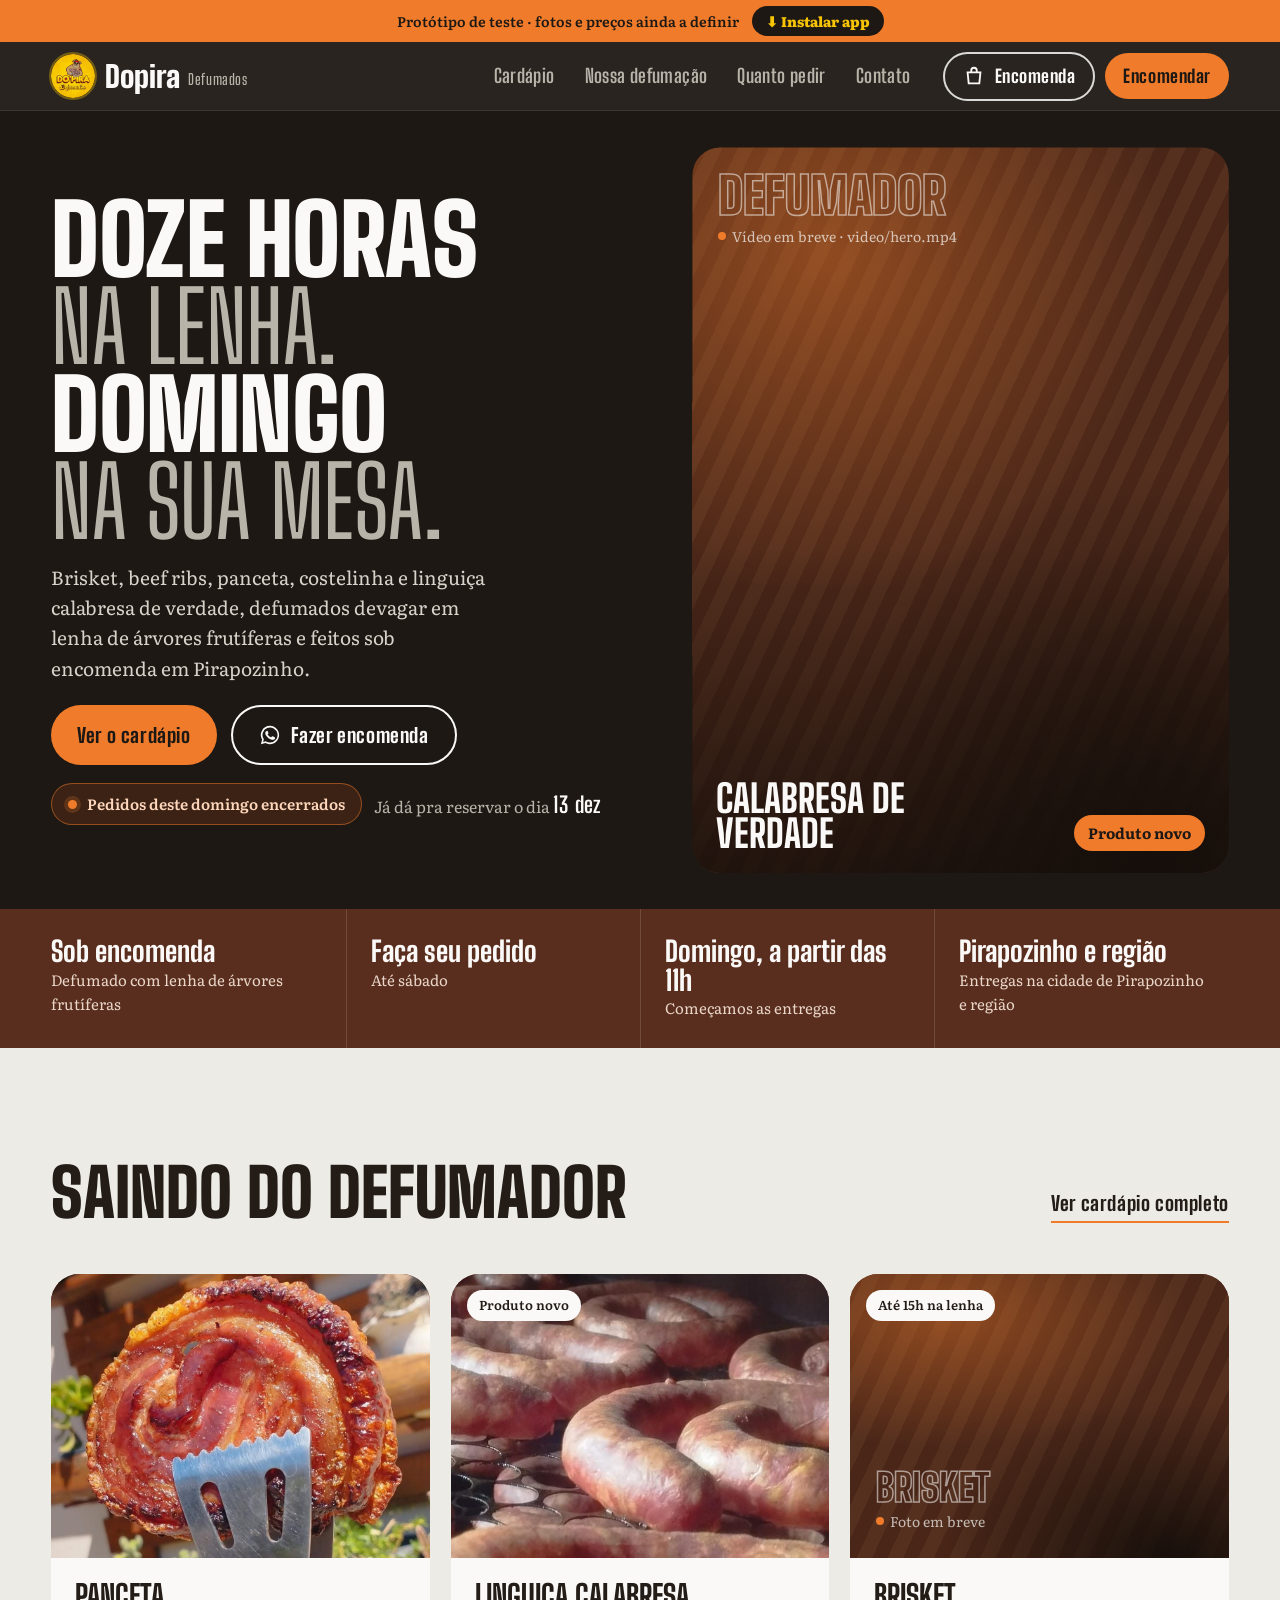
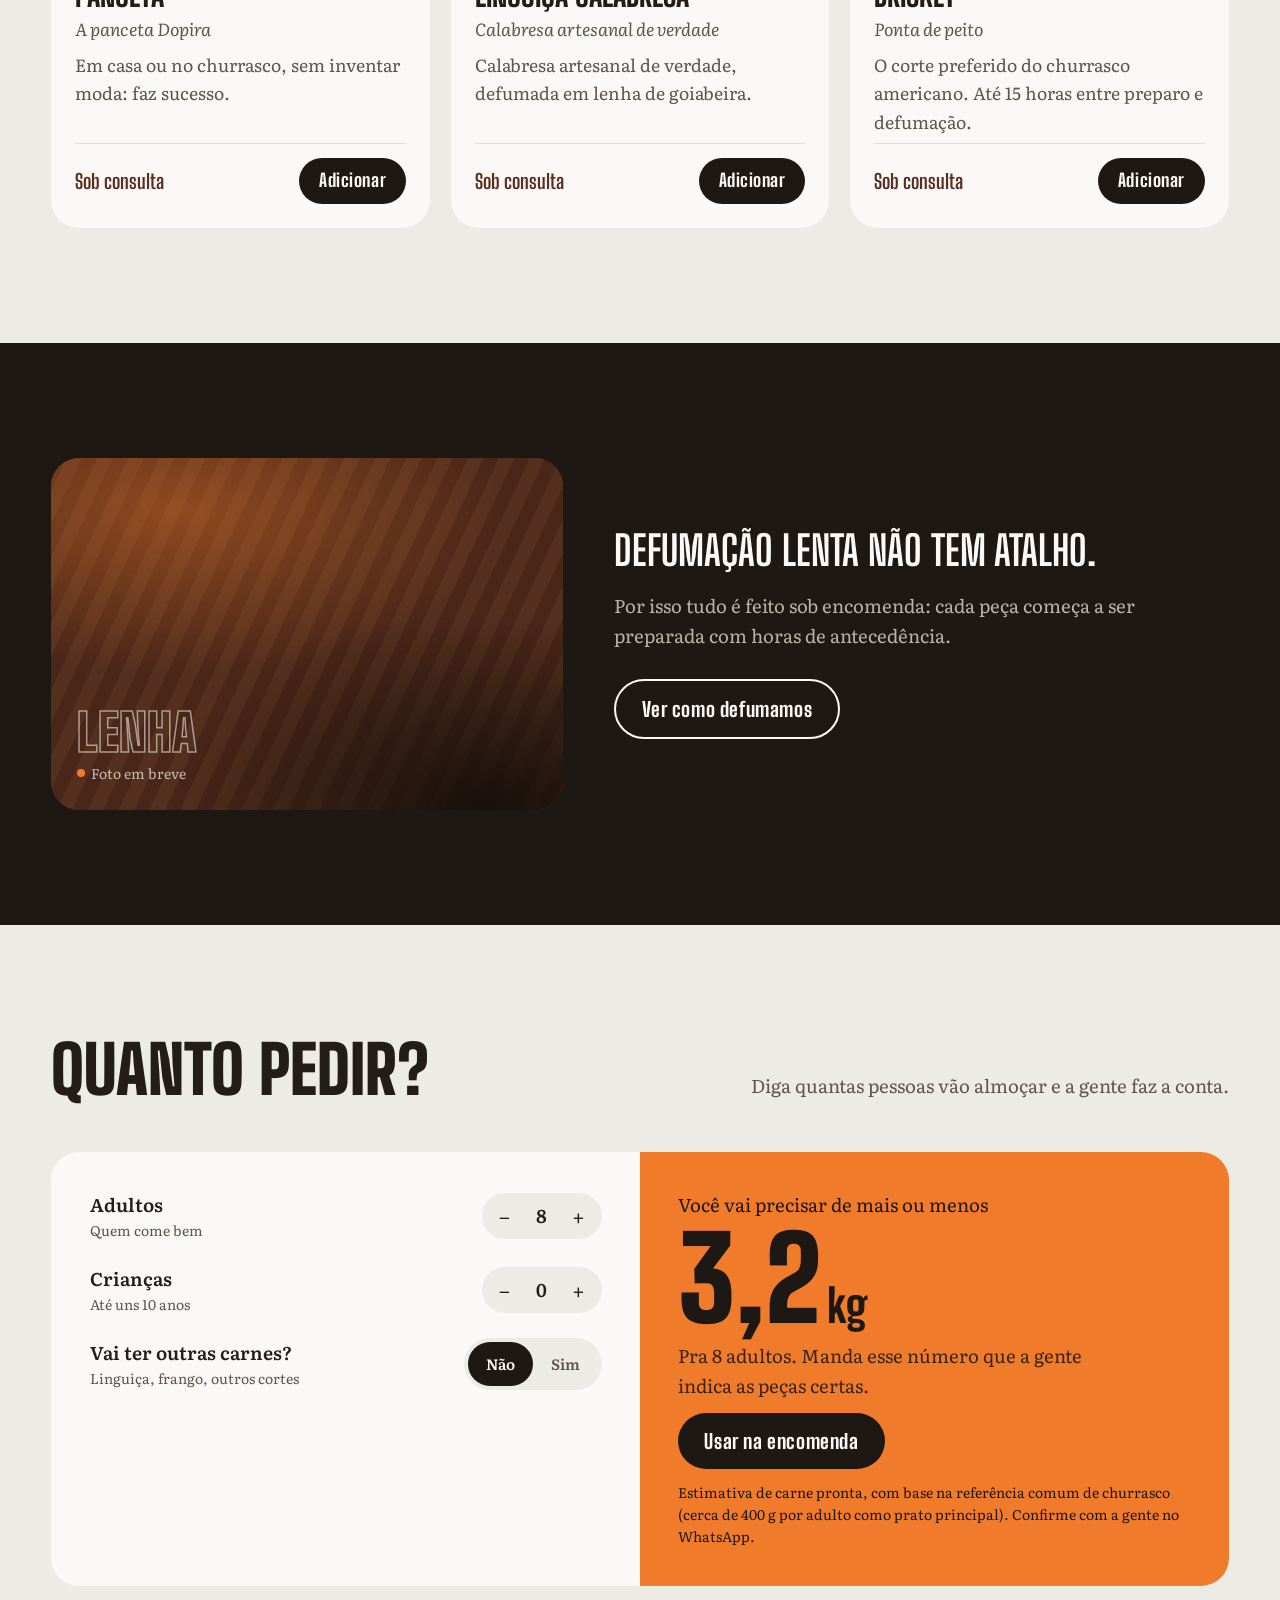
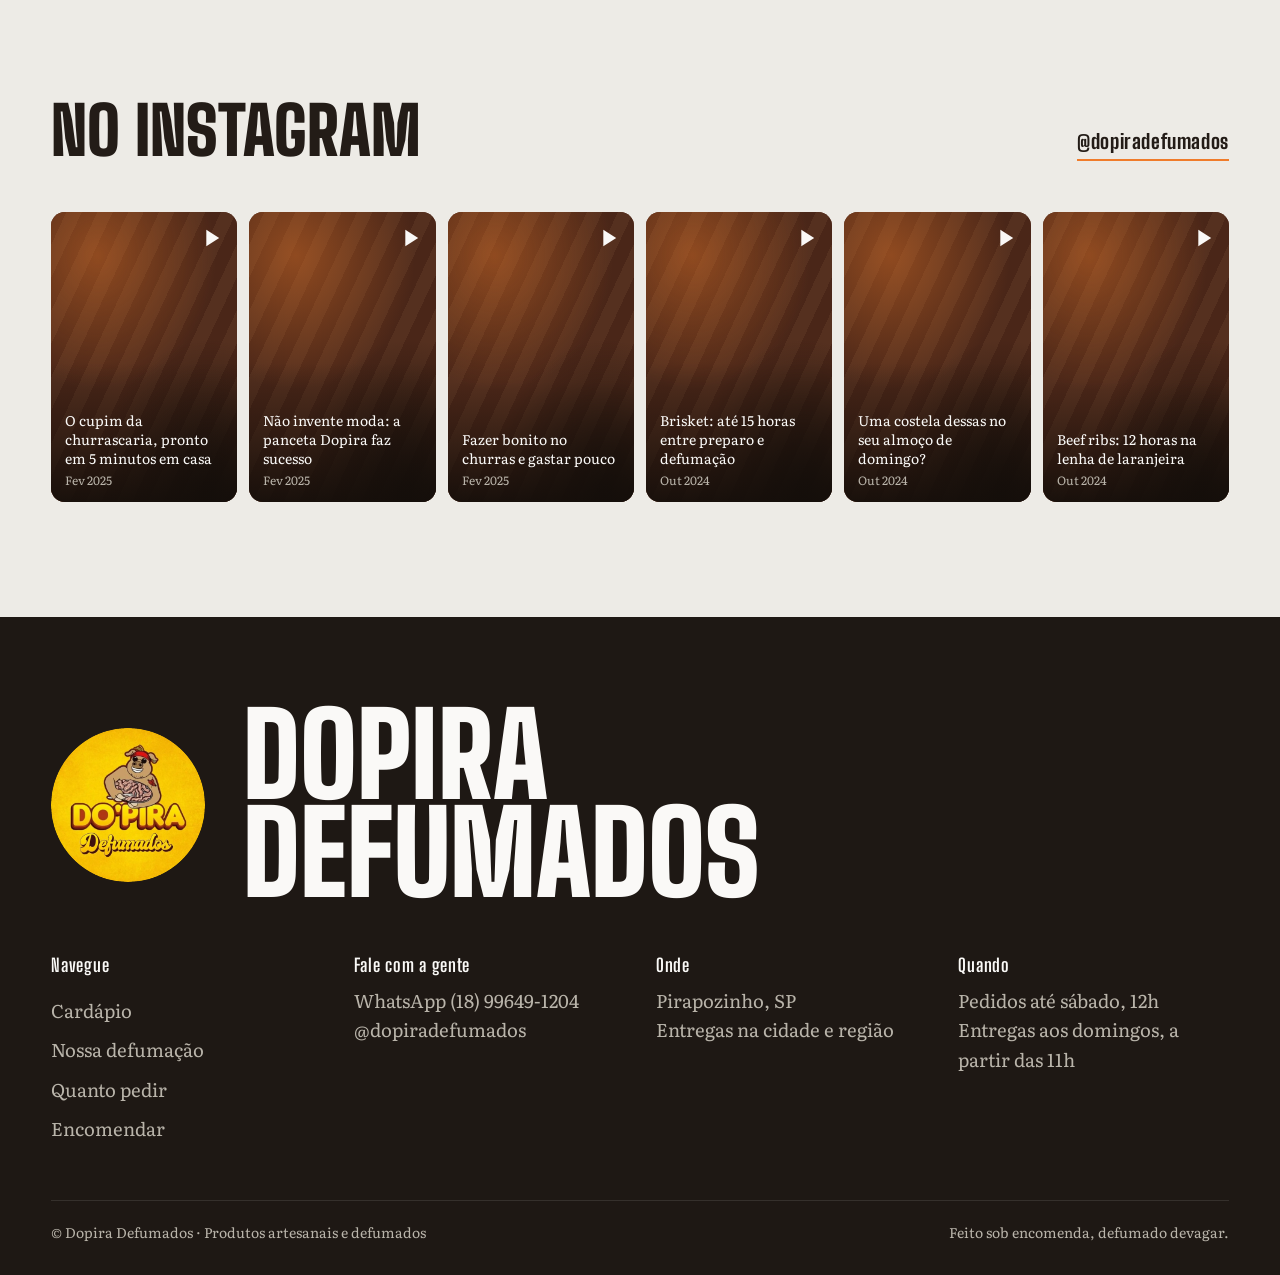
==== commit 2ebe4d3d: "Botão Instalar app com instruções de apoio Co-Authored-By: Claude Sonnet 5.5 <noreply@anthropic.com>" ====
--- a/index.html
+++ b/index.html
@@ -6,7 +6,6 @@
 <title>Dopira Defumados · Defumados artesanais em Pirapozinho</title>
 <meta name="description" content="Brisket, beef ribs, panceta, costelinha e linguiça calabresa defumados em lenha de laranjeira, sob encomenda. Entrega aos domingos em Pirapozinho-SP.">
 <meta name="theme-color" content="#1E1814">
-<meta name="robots" content="noindex, nofollow">
 <link rel="manifest" href="manifest.webmanifest">
 <link rel="icon" type="image/png" sizes="32x32" href="icons/favicon-32.png">
 <link rel="apple-touch-icon" href="icons/apple-touch-icon.png">
@@ -76,6 +75,18 @@
 .link-seta:hover{color:var(--casca)}
 
 /* ---------- faixa + topo ---------- */
+.btn-instalar{margin-left:10px;font:inherit;font-weight:800;background:var(--carvao);color:#F8C505;border:0;border-radius:999px;padding:4px 14px;min-height:28px;cursor:pointer}
+.btn-instalar:hover{background:#000}
+body.instalado [data-instalar]{display:none!important}
+.menu-cel .btn-2{border:2px solid var(--papel);color:var(--papel);background:transparent}
+.inst-veu{position:fixed;inset:0;z-index:300;background:rgba(20,15,12,.7);display:flex;align-items:center;justify-content:center;padding:16px}
+.inst-veu[hidden]{display:none}
+.inst-cx{position:relative;background:var(--papel);color:var(--carvao);border-radius:var(--r-m,16px);padding:28px 24px 22px;max-width:440px;width:100%;max-height:88vh;overflow:auto}
+.inst-cx h2{font-family:var(--display);font-weight:800;font-size:30px;text-transform:uppercase;margin-bottom:8px}
+.inst-cx ol{margin:12px 0 16px 22px;display:flex;flex-direction:column;gap:8px}
+.inst-cx .x{position:absolute;top:8px;right:12px;font-size:32px;background:none;border:0;cursor:pointer;color:inherit;min-width:44px;min-height:44px}
+.inst-cx .btn{width:100%}
+.inst-nota{font-size:14px;margin-top:10px;min-height:1.2em}
 .faixa{background:var(--laranjeira);color:var(--carvao);font-size:14px;text-align:center;padding:6px 16px;font-weight:600}
 .topo{position:sticky;top:0;z-index:50;background:rgba(30,24,20,.94);backdrop-filter:blur(12px);-webkit-backdrop-filter:blur(12px);color:var(--papel);border-bottom:1px solid rgba(255,255,255,.08);view-transition-name:topo}
 .topo .wrap{display:flex;align-items:center;gap:20px;height:var(--topo)}
@@ -502,7 +513,7 @@
 </head>
 <body>
 <a class="pular" href="#/" onclick="event.preventDefault();document.getElementById('conteudo').focus()">Pular para o conteúdo</a>
-<div class="faixa" role="note">Protótipo de teste · fotos e preços ainda a definir</div>
+<div class="faixa" role="note">Protótipo de teste · fotos e preços ainda a definir <button type="button" class="btn-instalar" data-instalar>⬇ Instalar app</button></div>
 
 <header class="topo">
   <div class="wrap">
@@ -537,6 +548,7 @@
   </nav>
   <div class="rodape-menu">
     <a class="btn btn-1" href="#/encomendar">Fazer encomenda</a>
+    <button type="button" class="btn btn-2" data-instalar>⬇ Instalar app</button>
     <span>Pedidos até sábado, 12h · Entregas no domingo</span>
   </div>
 </div>
@@ -555,6 +567,18 @@
     <div class="fim"><span>© Dopira Defumados · Produtos artesanais e defumados</span><span>Feito sob encomenda, defumado devagar.</span></div>
   </div>
 </footer>
+
+<!-- instalar app -->
+<div class="inst-veu" id="instVeu" hidden>
+  <div class="inst-cx" role="dialog" aria-modal="true" aria-labelledby="t-inst">
+    <button class="x" id="instFechar" aria-label="Fechar">×</button>
+    <h2 id="t-inst">Instalar o app</h2>
+    <p id="instMsg"></p>
+    <ol id="instPassos"></ol>
+    <div class="inst-acoes"><button type="button" class="btn btn-1" id="instCopiar">Copiar o link do site</button></div>
+    <p class="inst-nota" id="instNota" aria-live="polite"></p>
+  </div>
+</div>
 
 <!-- gaveta -->
 <div class="veu" id="veu"></div>
@@ -1215,6 +1239,40 @@
 window.addEventListener('hashchange', () => navegar(false));
 navegar(true);
 renderGaveta();
+// botão "Instalar app"
+let pedidoInstalar = null;
+const instalado = () => matchMedia('(display-mode: standalone)').matches || navigator.standalone;
+if (instalado()) document.body.classList.add('instalado');
+window.addEventListener('beforeinstallprompt', e => { e.preventDefault(); pedidoInstalar = e; });
+window.addEventListener('appinstalled', () => { pedidoInstalar = null; document.body.classList.add('instalado'); fecharInst(); });
+const instVeu = $('#instVeu');
+let instFoco = null;
+function abrirInst(){
+  const ios = /iphone|ipad|ipod/i.test(navigator.userAgent);
+  const dentro = /FBAN|FBAV|Instagram|WhatsApp|Line\/|; wv\)/i.test(navigator.userAgent);
+  let msg, passos;
+  if (ios){ msg = 'No iPhone a instalação é feita pelo Safari:'; passos = ['Abra este site no <b>Safari</b>','Toque no botão <b>Compartilhar</b> (quadrado com seta)','Escolha <b>Adicionar à Tela de Início</b>']; }
+  else if (dentro){ msg = 'Você está abrindo dentro de outro app (WhatsApp, Instagram...), que não instala.'; passos = ['Toque em <b>Copiar o link do site</b> aqui embaixo','Abra o <b>Chrome</b> e cole na barra de endereço','No Chrome, toque nos <b>⋮</b> e em <b>Instalar app</b> (ou <b>Adicionar à tela inicial</b>)']; }
+  else { msg = 'Se o aviso automático não aparecer, faça assim no Chrome:'; passos = ['Toque nos <b>⋮</b> (canto de cima)','Escolha <b>Instalar app</b> ou <b>Adicionar à tela inicial</b>','Confirme em <b>Instalar</b>']; }
+  $('#instMsg').textContent = msg;
+  $('#instPassos').innerHTML = passos.map(t => '<li>' + t + '</li>').join('');
+  $('#instNota').textContent = '';
+  instFoco = document.activeElement; instVeu.hidden = false; $('#instFechar').focus();
+}
+function fecharInst(){ instVeu.hidden = true; if (instFoco && instFoco.focus) instFoco.focus(); }
+document.addEventListener('click', async e => {
+  if (!e.target.closest('[data-instalar]')) return;
+  if (pedidoInstalar){ const pi = pedidoInstalar; pedidoInstalar = null; pi.prompt(); try { await pi.userChoice; } catch(_){} }
+  else abrirInst();
+});
+$('#instFechar').addEventListener('click', fecharInst);
+instVeu.addEventListener('click', e => { if (e.target === instVeu) fecharInst(); });
+document.addEventListener('keydown', e => { if (e.key === 'Escape' && !instVeu.hidden) fecharInst(); });
+$('#instCopiar').addEventListener('click', async () => {
+  const url = location.href.split('#')[0];
+  try { await navigator.clipboard.writeText(url); $('#instNota').textContent = 'Link copiado. Cole no Chrome.'; }
+  catch(_){ $('#instNota').textContent = 'Copie manualmente: ' + url; }
+});
 // app instalável (PWA): só funciona quando o site estiver num endereço https de verdade
 if ('serviceWorker' in navigator && location.protocol === 'https:' && window.top === window){
   window.addEventListener('load', () => navigator.serviceWorker.register('sw.js').catch(() => {}));
